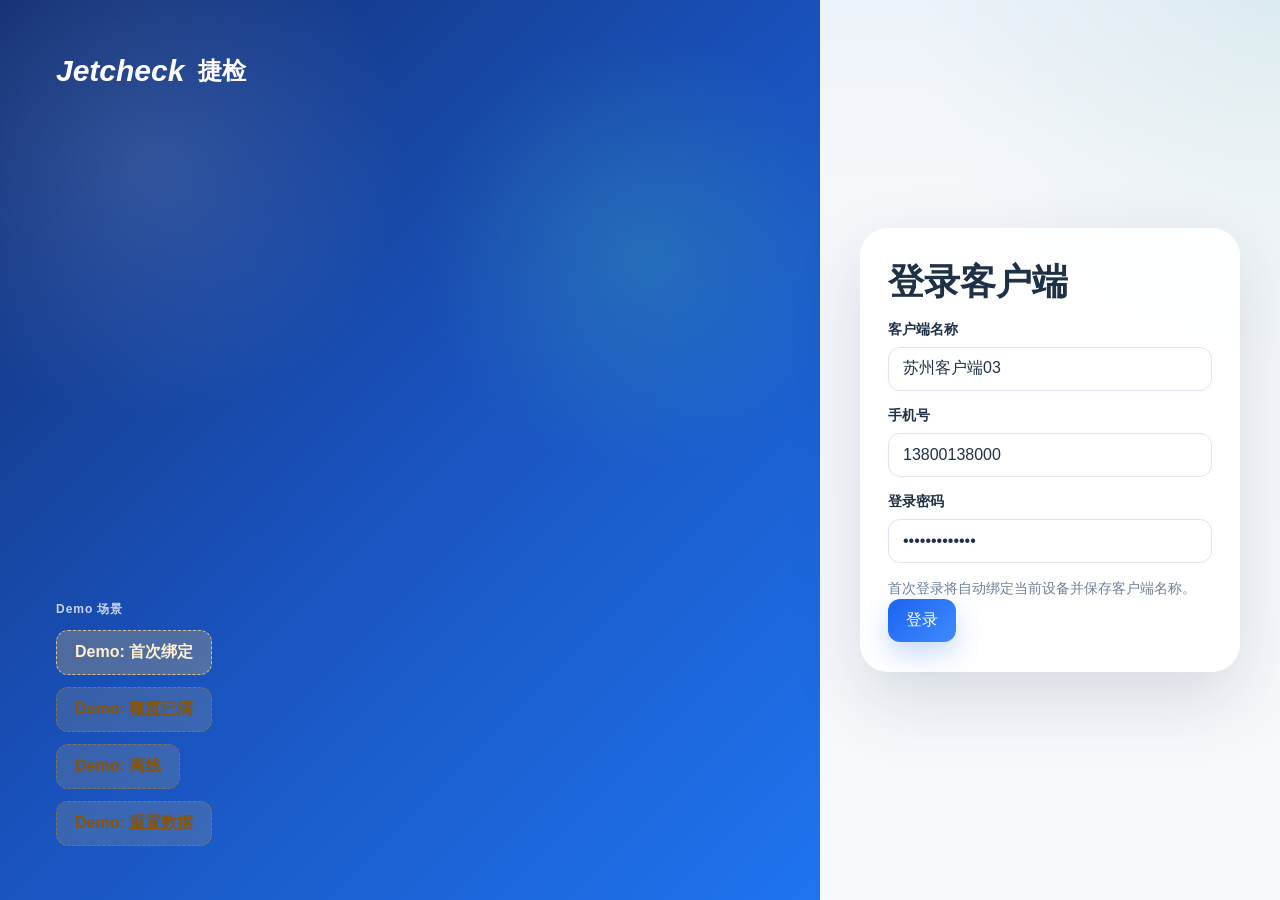
==== workspaces/product-v1_3-dev/demo/client.html @ de79cc1e "init pages deploy" ====
<!DOCTYPE html>
<html lang="zh-CN">
  <head>
    <meta charset="UTF-8" />
    <meta name="viewport" content="width=device-width, initial-scale=1.0" />
    <title>JetCheck 客户端</title>
    <link rel="stylesheet" href="./styles.css" />
  </head>
  <body class="client-body">
    <section class="login-shell" id="loginShell">
      <div class="login-hero">
        <div class="brand brand-light">
          <div class="brand-logo">Jetcheck</div>
          <div class="brand-name">捷检</div>
        </div>
        <div class="login-copy">
          <div class="login-demo-panel">
            <span class="demo-panel-label demo-panel-label-light">Demo 场景</span>
            <button class="demo-btn" id="loginScenarioFirstBindBtn">Demo: 首次绑定</button>
            <button class="demo-btn" id="loginScenarioQuotaFullBtn">Demo: 额度已满</button>
            <button class="demo-btn" id="loginScenarioOfflineBtn">Demo: 离线</button>
            <button class="demo-btn" id="resetClientDemoFromLogin">Demo: 重置数据</button>
          </div>
        </div>
      </div>

      <div class="login-panel">
        <div class="login-card">
          <div class="section-head section-head-tight">
            <div>
              <h2>登录客户端</h2>
            </div>
          </div>

          <div class="form-grid single-column">
            <label class="field">
              <span>客户端名称</span>
              <input id="loginClientName" type="text" placeholder="请输入客户端名称" value="苏州客户端03" />
            </label>
            <label class="field">
              <span>手机号</span>
              <input id="loginAccount" type="text" placeholder="请输入手机号" value="13800138000" />
            </label>
            <label class="field">
              <span>登录密码</span>
              <input id="loginPassword" type="password" placeholder="请输入登录密码" value="JetCheck#2026" />
            </label>
          </div>

          <p class="login-text-hint" id="loginHint">
            自动绑定当前设备并保存客户端名称。
          </p>
          <p class="error-text" id="loginError" hidden></p>

          <div class="cta-row login-actions">
            <button class="primary-btn" id="loginSubmit">登录</button>
          </div>
        </div>
      </div>
    </section>

    <div class="app-shell client-shell" id="clientShell" hidden>
      <header class="client-topbar">
        <div class="client-topbar-main">
          <div class="brand brand-light">
            <div class="brand-logo">Jetcheck</div>
            <div class="brand-name">捷检</div>
          </div>
          <div class="client-topbar-alerts" id="globalAlerts"></div>
        </div>
        <div class="topbar-company" id="topbarCompanyName">浙江一木智能科技有限公司</div>
        <div class="topbar-actions">
          <span class="client-network-status is-online" id="clientNetworkStatusPill">在线</span>
          <button class="topbar-icon-btn" id="goSettingsBtn" aria-label="设置" title="设置">
            <svg viewBox="0 0 24 24" aria-hidden="true">
              <path d="M10 3h4l.6 2.2a7.7 7.7 0 0 1 1.8.8L18.5 5l2.8 2.8-1 2.1c.3.6.6 1.2.8 1.8L23 12v4l-2.2.6a7.7 7.7 0 0 1-.8 1.8l1 2.1-2.8 2.8-2.1-1a7.7 7.7 0 0 1-1.8.8L14 25h-4l-.6-2.2a7.7 7.7 0 0 1-1.8-.8l-2.1 1-2.8-2.8 1-2.1a7.7 7.7 0 0 1-.8-1.8L1 16v-4l2.2-.6c.2-.6.5-1.2.8-1.8l-1-2.1L5.8 5l2.1 1c.6-.3 1.2-.6 1.8-.8L10 3Z" transform="translate(0 -2)"></path>
              <circle cx="12" cy="12" r="3.2"></circle>
            </svg>
          </button>
        </div>
      </header>

      <div class="workspace-layout">
        <aside class="sidebar client-sidebar">
          <button class="nav-item is-active" data-page="detect-tools">检测工具</button>
          <button class="nav-item" data-page="camera-manage">相机管理</button>
          <button class="nav-item" data-page="model-manage">模型管理</button>
          <button class="nav-item" data-page="detect-records">检测记录</button>
          <div class="sidebar-demo-panel">
            <span class="demo-panel-label demo-panel-label-light">Demo</span>
            <button class="demo-btn" id="demoToggleClientNetwork">Demo: 切换联网</button>
            <button class="demo-btn" id="simulateConsumeBtn">Demo: 写入 4GB</button>
            <button class="demo-btn" id="simulateReleaseBtn">Demo: 释放 6GB</button>
            <button class="demo-btn" id="resetClientDemo">Demo: 重置数据</button>
          </div>
        </aside>

        <main class="page-shell">
          <section class="page is-active" data-page-panel="detect-tools">
            <div id="toolOverviewPanel">
              <div class="page-header">
                <div>
                  <h1>检测工具</h1>
                </div>
              </div>
              <div class="tool-card-grid" id="toolCardGrid"></div>
            </div>

            <div id="toolBuilderPanel" hidden>
              <div class="page-header">
                <div class="page-title-inline">
                  <h1 id="builderToolTitle">检测工具配置</h1>
                  <button class="ghost-btn" id="renameToolBtn">编辑名称</button>
                </div>
                <div class="toolbar-right">
                  <button class="secondary-btn" id="backToToolOverview">返回工具列表</button>
                  <button class="danger-btn" id="deleteToolBtn">删除工具</button>
                </div>
              </div>

              <div class="wizard-steps">
                <button class="wizard-step is-active" data-builder-step="acquire">1 图像获取</button>
                <button class="wizard-step" data-builder-step="process">2 图像处理</button>
                <button class="wizard-step" data-builder-step="detect">3 图像检测</button>
              </div>

              <div class="card builder-body">
                <div id="builderStepBody"></div>
              </div>

              <div class="wizard-footer">
                <button class="secondary-btn" id="prevBuilderStep">上一步</button>
                <div class="wizard-footer-right">
                  <button class="secondary-btn" id="finishBuilderBtn">完成并返回</button>
                  <button class="primary-btn" id="nextBuilderStep">下一步</button>
                </div>
              </div>
            </div>

            <div id="toolRuntimePanel" hidden>
              <div class="page-header">
                <div class="page-title-inline runtime-page-title">
                  <button class="secondary-btn" id="backToToolOverviewFromRuntime">返回</button>
                  <h1 id="runtimeToolTitle">检测运行</h1>
                  <span class="runtime-mode-text" id="runtimeModeSummary">完整检测</span>
                </div>
                <div class="toolbar-right">
                  <button class="secondary-btn" id="resetCurrentRunBtn">重置当前任务</button>
                  <button class="danger-btn" id="stopToolRunBtn">结束运行</button>
                  <button class="demo-btn" id="startToolRun">Demo: 模拟信号</button>
                </div>
              </div>

              <div id="runtimeConfigAlert" hidden></div>

              <div class="runtime-grid">
                <div class="runtime-left-stack">
                  <article class="card runtime-image-list-card">
                    <div class="section-head section-head-tight">
                      <div>
                        <h3>图像列表</h3>
                      </div>
                    </div>
                    <div id="runtimeImageResultList" class="runtime-image-result-list"></div>
                  </article>

                  <article class="card runtime-camera-card">
                    <div class="section-head section-head-tight">
                      <div>
                        <h3>相机信息</h3>
                      </div>
                    </div>
                    <div id="runtimeCameraInfo"></div>
                  </article>
                </div>

                <article class="card runtime-image-card runtime-image-main-card">
                  <div class="section-head section-head-tight">
                    <div>
                      <h3>当前图像</h3>
                    </div>
                    <div class="runtime-image-toolbar">
                      <span class="status-badge" id="runtimeCurrentImageResult" hidden>OK</span>
                    </div>
                  </div>
                  <div class="runtime-stage-shell">
                    <div id="runtimeImageStage"></div>
                    <div class="stage-caption" id="runtimeImageCaption" hidden>等待运行结果</div>
                  </div>
                  </article>

                <div class="runtime-side-stack">
                  <article class="card runtime-primary-card">
                    <div class="section-head section-head-tight">
                      <div>
                        <h3>运行概况</h3>
                      </div>
                    </div>
                    <div class="runtime-result-value" id="runtimePrimaryResult">OK</div>
                    <div class="runtime-cycle-line">
                      <span>本次节拍</span>
                      <strong id="runtimeCycleTime">-</strong>
                    </div>
                  </article>

                  <article class="card runtime-tag-card">
                    <div class="section-head section-head-tight">
                      <div>
                        <h3>标签信息</h3>
                      </div>
                      <span class="inline-metric" id="runtimeTagCount">已添加 0/3</span>
                    </div>
                    <div id="runtimeTagInfo"></div>
                  </article>
                </div>
              </div>
            </div>
          </section>

          <section class="page" data-page-panel="camera-manage">
            <div class="page-header">
              <div>
                <h1>相机管理</h1>
              </div>
              <div class="toolbar-right">
                <button class="secondary-btn" id="refreshCameraBtn">刷新</button>
                <button class="primary-btn" id="openAddCameraBtn">添加相机</button>
              </div>
            </div>

            <div class="toolbar-row">
              <div class="toolbar-left">
                <input id="cameraKeywordInput" type="text" placeholder="搜索相机名称、相机 ID、厂商或型号" />
                <select id="cameraVendorFilter">
                  <option value="all">全部厂商</option>
                  <option value="HIK">HIKROBOT</option>
                  <option value="Basler">Basler</option>
                </select>
              </div>
              <div class="toolbar-right">
                <button class="secondary-btn" id="resetCameraFilterBtn">重置</button>
                <button class="primary-btn" id="searchCameraBtn">查询</button>
              </div>
            </div>

            <div class="card">
              <table>
                <thead>
                  <tr>
                    <th>相机名称</th>
                    <th>相机ID</th>
                    <th>厂商</th>
                    <th>型号</th>
                    <th>状态</th>
                    <th>操作</th>
                  </tr>
                </thead>
                <tbody id="cameraTableBody"></tbody>
              </table>
              <div class="empty-state" id="cameraEmptyState" hidden>当前没有符合筛选条件的相机</div>
            </div>
          </section>

          <section class="page" data-page-panel="model-manage">
            <div class="page-header">
              <div>
                <h1>模型管理</h1>
              </div>
              <div class="toolbar-right">
                <button class="secondary-btn" id="openCloudModelDrawerBtn">从云端添加</button>
                <button class="primary-btn" id="importModelBtn">本地上传</button>
              </div>
            </div>

            <div class="toolbar-row toolbar-row-wrap">
              <div class="toolbar-left">
                <input id="localModelKeywordFilter" type="text" placeholder="搜索模型名称或版本编号" />
                <select id="localSceneFilter">
                  <option value="all">全部场景类型</option>
                  <option value="尺寸">尺寸</option>
                  <option value="分类">分类</option>
                  <option value="缺陷检测">缺陷检测</option>
                </select>
              </div>
              <div class="toolbar-right">
                <button class="secondary-btn" id="resetLocalFiltersBtn">重置</button>
                <button class="primary-btn" id="applyLocalFiltersBtn">查询</button>
              </div>
            </div>

            <article class="card">
              <table>
                <thead>
                  <tr>
                    <th>模型名称</th>
                    <th>场景类型</th>
                    <th>版本编号</th>
                    <th>来源</th>
                    <th>添加时间</th>
                    <th>引用情况</th>
                    <th>操作</th>
                  </tr>
                </thead>
                <tbody id="localModelTableBody"></tbody>
              </table>
              <div class="empty-state" id="localModelEmpty" hidden>当前本地暂无模型</div>
            </article>
          </section>

          <section class="page" data-page-panel="detect-records">
            <div class="page-header">
              <div>
                <h1>检测记录</h1>
              </div>
              <div class="toolbar-right">
                <button class="primary-btn" id="exportRecordBtn">导出</button>
              </div>
            </div>

            <div class="toolbar-row toolbar-row-wrap">
              <div class="toolbar-left">
                <select id="recordToolFilter"></select>
                <select id="recordBusinessFilter">
                  <option value="all">全部业务结果</option>
                  <option value="OK">OK</option>
                  <option value="NG">NG</option>
                </select>
                <div class="toolbar-range">
                  <input id="recordStartTimeInput" type="datetime-local" />
                  <span>至</span>
                  <input id="recordEndTimeInput" type="datetime-local" />
                </div>
                <input id="recordKeywordInput" type="text" placeholder="搜索记录编号或工具名称" />
              </div>
              <div class="toolbar-right">
                <button class="secondary-btn" id="resetRecordFilterBtn">重置</button>
                <button class="primary-btn" id="searchRecordBtn">查询</button>
              </div>
            </div>

            <article class="card">
              <table>
                <thead>
                  <tr>
                    <th>记录编号</th>
                    <th>工具名称</th>
                    <th>运行模式</th>
                    <th>触发时间</th>
                    <th>业务结果</th>
                    <th>标签</th>
                    <th>操作</th>
                  </tr>
                </thead>
                <tbody id="recordTableBody"></tbody>
              </table>
              <div class="empty-state" id="recordEmptyState" hidden>没有符合当前筛选条件的检测记录</div>
              <div class="table-footer" id="recordTableFooter">
                <div class="pagination-summary" id="recordPaginationSummary"></div>
                <div class="pagination-controls" id="recordPaginationControls"></div>
              </div>
            </article>
          </section>

          <section class="page" data-page-panel="settings">
            <div class="page-header">
              <div>
                <h1>设置</h1>
              </div>
            </div>

            <div class="settings-layout">
              <div class="settings-tabs">
                <button class="settings-tab is-active" data-settings-tab="client">客户端信息</button>
                <button class="settings-tab" data-settings-tab="storage">存储管理</button>
              </div>

              <div class="settings-panels">
                <section class="settings-panel is-active" data-settings-panel="client">
                  <div class="card">
                    <div class="meta-list" id="clientInfoMeta"></div>
                    <div class="settings-actions">
                      <button class="secondary-btn" id="editClientNameBtn">编辑名称</button>
                      <button class="danger-btn" id="unbindClientBtn">解绑当前客户端</button>
                    </div>
                  </div>
                </section>

                <section class="settings-panel storage-panel" data-settings-panel="storage">
                  <div class="summary-grid" id="storageSummaryGrid"></div>

                  <div class="card storage-card">
                    <div class="section-head">
                      <div>
                        <h3>阈值设置</h3>
                      </div>
                    </div>
                    <div class="form-grid threshold-grid">
                      <label class="field">
                        <span>提醒阈值（GB）</span>
                        <input id="warningThresholdInput" type="number" min="10" />
                      </label>
                      <label class="field">
                        <span>阻断阈值（GB）</span>
                        <input id="blockThresholdInput" type="number" min="10" />
                      </label>
                      <div class="threshold-submit">
                        <button class="primary-btn" id="saveStorageThresholdBtn">保存设置</button>
                      </div>
                    </div>
                    <p class="helper-text" id="thresholdMessage" hidden></p>
                  </div>
                </section>
              </div>
            </div>
          </section>
        </main>
      </div>
    </div>

    <div class="modal-backdrop" id="modalBackdrop" hidden></div>

    <div class="modal" id="sharedModal" hidden>
      <div class="modal-header">
        <h3 id="sharedModalTitle">提示</h3>
        <button class="icon-btn" id="closeSharedModal">×</button>
      </div>
      <div class="modal-body" id="sharedModalBody"></div>
      <div class="modal-footer" id="sharedModalFooter">
        <button class="secondary-btn" id="sharedModalCancel">取消</button>
        <button class="primary-btn" id="sharedModalConfirm">确认</button>
      </div>
    </div>

    <div class="modal modal-xl" id="addCameraModal" hidden>
      <div class="modal-header">
        <h3>添加相机</h3>
        <button class="icon-btn" id="closeAddCameraModal">×</button>
      </div>
      <div class="modal-body">
        <div class="toolbar-row toolbar-row-wrap">
          <div class="toolbar-left">
            <input id="cameraDiscoveryKeyword" type="text" placeholder="搜索相机名称、相机 ID、厂商或型号" />
          </div>
          <div class="toolbar-right">
            <button class="secondary-btn" id="searchDiscoveryBtn">查询</button>
            <button class="primary-btn" id="scanDiscoveryBtn">搜索网络设备</button>
          </div>
        </div>
        <table>
          <thead>
            <tr>
              <th></th>
              <th>相机名称</th>
              <th>相机 ID</th>
              <th>厂商</th>
              <th>型号</th>
              <th>序列号</th>
              <th>IP 地址</th>
            </tr>
          </thead>
          <tbody id="cameraDiscoveryBody"></tbody>
        </table>
      </div>
      <div class="modal-footer">
        <button class="secondary-btn" id="cancelAddCameraBtn">取消</button>
        <button class="primary-btn" id="confirmAddCameraBtn">确认添加</button>
      </div>
    </div>

    <div class="modal modal-xl modal-param" id="paramModal" hidden>
      <div class="modal-header">
        <h3 id="paramModalTitle">参数组管理</h3>
        <button class="icon-btn" id="closeParamModal">×</button>
      </div>
      <div class="modal-body param-layout">
        <aside class="param-sidebar">
          <div class="param-sidebar-toolbar">
            <div class="param-sidebar-title">
              <h4>参数组列表</h4>
            </div>
            <button class="secondary-btn" id="addParamGroupBtn">新增参数组</button>
          </div>
          <div id="paramGroupList" class="param-group-list"></div>
        </aside>

        <div class="param-editor">
          <section class="param-preview-panel">
            <div class="section-head section-head-tight">
              <div>
                <h4>预览调试区</h4>
              </div>
            </div>
            <div class="inspection-stage inspection-stage-compact param-preview-stage" id="paramPreviewStage">
              <div class="stage-overlay"></div>
              <div class="stage-caption" id="paramPreviewCaption">预览调试区</div>
            </div>
          </section>

          <section class="param-detail-panel">
            <div class="param-form-scroll" id="paramFormScroll">
              <div id="paramFormFields" class="form-grid double-column param-form-grid"></div>
            </div>
          </section>
        </div>
      </div>
    </div>

    <aside class="drawer" id="modelDrawer" hidden>
      <div class="drawer-header">
        <div>
          <h3>从云端添加模型</h3>
        </div>
        <button class="icon-btn" id="closeModelDrawer">×</button>
      </div>
      <div class="drawer-body">
        <div id="modelSelectPanel">
          <div class="toolbar-row toolbar-row-wrap">
            <div class="toolbar-left">
              <input id="selectorModelKeywordFilter" type="text" placeholder="搜索模型名称或版本编号" />
              <select id="selectorModelSceneFilter">
                <option value="all">全部场景类型</option>
                <option value="尺寸">尺寸</option>
                <option value="分类">分类</option>
                <option value="缺陷检测">缺陷检测</option>
              </select>
            </div>
            <div class="toolbar-right">
              <button class="secondary-btn" id="resetSelectorModelFiltersBtn">重置</button>
              <button class="primary-btn" id="applySelectorModelFiltersBtn">查询</button>
            </div>
          </div>
          <table>
            <thead>
              <tr>
                <th>模型名称</th>
                <th>场景类型</th>
                <th>版本编号</th>
                <th>来源</th>
                <th>添加时间</th>
              </tr>
            </thead>
            <tbody id="selectorModelTableBody"></tbody>
          </table>
          <div class="empty-state" id="selectorModelEmpty" hidden>当前本地暂无模型</div>
        </div>

        <div id="cloudModelPanel">
          <div class="toolbar-row toolbar-row-wrap">
            <div class="toolbar-left">
              <input id="cloudModelKeywordFilter" type="text" placeholder="搜索模型名称或版本编号" />
              <select id="cloudSceneFilter">
                <option value="all">全部场景类型</option>
                <option value="尺寸">尺寸</option>
                <option value="分类">分类</option>
                <option value="缺陷检测">缺陷检测</option>
              </select>
            </div>
            <div class="toolbar-right">
              <button class="secondary-btn" id="resetCloudFiltersBtn">重置</button>
              <button class="primary-btn" id="applyCloudFiltersBtn">查询</button>
            </div>
          </div>
          <div id="cloudModelList" class="cloud-model-list"></div>
        </div>
      </div>
      <div class="drawer-footer" id="modelDrawerFooter">
        <button class="secondary-btn" id="cancelModelSelectBtn">取消</button>
        <button class="primary-btn" id="confirmModelSelectBtn">确认选择</button>
      </div>
    </aside>

    <input id="importModelFileInput" type="file" accept=".zip,.7z,.rar,.tar,.gz,.tgz" hidden />

    <div class="toast-stack" id="toastStack"></div>

    <script src="./shared.js"></script>
    <script src="./client.js"></script>
  </body>
</html>
---- workspaces/product-v1_3-dev/demo/styles.css ----
:root {
  --bg: #f4f7fb;
  --bg-soft: #eef3fb;
  --panel: #ffffff;
  --panel-soft: #f8fbff;
  --line: #dbe4f0;
  --line-strong: #c8d4e5;
  --text: #1f3147;
  --muted: #6e7f96;
  --primary: #1c63f2;
  --primary-dark: #1449c8;
  --primary-soft: #e8f0ff;
  --success: #1f9d67;
  --success-soft: #e8fbf2;
  --warning: #d38a1f;
  --warning-soft: #fff5e5;
  --danger: #d84d3a;
  --danger-soft: #fff0eb;
  --ink-strong: #112136;
  --shadow-lg: 0 28px 72px rgba(21, 39, 70, 0.14);
  --shadow-md: 0 16px 40px rgba(21, 39, 70, 0.1);
  --shadow-sm: 0 8px 24px rgba(21, 39, 70, 0.08);
  --radius-xl: 28px;
  --radius-lg: 22px;
  --radius-md: 16px;
  --radius-sm: 12px;
  --transition: 0.18s ease;
  font-family: "PingFang SC", "Microsoft YaHei", "Source Han Sans SC", sans-serif;
}

* {
  box-sizing: border-box;
}

html,
body {
  margin: 0;
  min-height: 100%;
}

body {
  color: var(--text);
  background:
    radial-gradient(circle at top left, rgba(28, 99, 242, 0.08), transparent 28%),
    radial-gradient(circle at top right, rgba(18, 140, 120, 0.08), transparent 24%),
    linear-gradient(180deg, #edf3fa 0%, #f5f7fb 18%, #f7f9fc 100%);
}

button,
input,
select,
textarea {
  font: inherit;
}

button {
  transition: transform var(--transition), box-shadow var(--transition), opacity var(--transition), border-color var(--transition), background var(--transition);
}

button:not([disabled]) {
  cursor: pointer;
}

button:not([disabled]):hover {
  transform: translateY(-1px);
}

input,
select,
textarea {
  width: 100%;
  border: 1px solid var(--line);
  border-radius: var(--radius-sm);
  background: var(--panel);
  color: var(--text);
}

input[type="checkbox"],
input[type="radio"] {
  width: auto;
  height: auto;
}

input,
select {
  height: 44px;
  padding: 0 14px;
}

textarea {
  min-height: 110px;
  padding: 12px 14px;
  resize: vertical;
}

a {
  color: inherit;
}

h1,
h2,
h3,
h4,
p {
  margin: 0;
}

table {
  width: 100%;
  border-collapse: collapse;
}

th,
td {
  text-align: left;
  padding: 15px 14px;
  border-bottom: 1px solid #edf2f8;
  vertical-align: middle;
}

thead th {
  color: var(--muted);
  background: #f7faff;
  font-size: 13px;
  font-weight: 700;
}

[hidden] {
  display: none !important;
}

.client-body,
.platform-body {
  min-height: 100vh;
}

.muted,
.helper-text,
.page-desc,
.hero-desc {
  color: var(--muted);
  line-height: 1.7;
}

.eyebrow {
  margin-bottom: 8px;
  color: var(--primary);
  font-size: 12px;
  font-weight: 800;
  letter-spacing: 0.12em;
  text-transform: uppercase;
}

.eyebrow-light {
  color: rgba(255, 255, 255, 0.76);
}

.brand {
  display: flex;
  align-items: center;
  gap: 14px;
}

.brand-logo {
  font-size: 30px;
  font-style: italic;
  font-weight: 800;
  color: var(--primary);
}

.brand-name {
  font-size: 24px;
  font-weight: 800;
  color: var(--ink-strong);
}

.brand-light .brand-logo,
.brand-light .brand-name {
  color: #fff;
}

.primary-btn,
.secondary-btn,
.ghost-btn,
.demo-btn,
.danger-btn,
.status-pill,
.top-nav-item,
.nav-item,
.sub-tab,
.settings-tab,
.wizard-step,
.tool-action-btn,
.table-btn {
  border: none;
  border-radius: var(--radius-sm);
}

.primary-btn,
.secondary-btn,
.ghost-btn,
.demo-btn,
.danger-btn,
.status-pill {
  padding: 11px 18px;
}

.primary-btn {
  color: #fff;
  background: linear-gradient(135deg, var(--primary) 0%, #3f8bff 100%);
  box-shadow: 0 12px 28px rgba(28, 99, 242, 0.24);
}

.secondary-btn {
  color: var(--primary);
  background: var(--primary-soft);
}

.ghost-btn {
  color: var(--text);
  background: transparent;
  border: 1px solid var(--line);
}

.demo-btn {
  color: #8a5400;
  background: rgba(255, 205, 92, 0.14);
  border: 1px dashed rgba(186, 126, 16, 0.58);
  font-weight: 700;
  box-shadow: none;
  white-space: nowrap;
}

.ghost-btn-light {
  color: #fff;
  border-color: rgba(255, 255, 255, 0.22);
  background: rgba(255, 255, 255, 0.08);
}

.danger-btn {
  color: var(--danger);
  background: var(--danger-soft);
}

.status-pill {
  color: var(--text);
  background: #fff;
  box-shadow: var(--shadow-sm);
}

.primary-btn[disabled],
.secondary-btn[disabled],
.ghost-btn[disabled],
.demo-btn[disabled],
.danger-btn[disabled],
.status-pill[disabled],
.tool-action-btn[disabled],
.table-btn[disabled] {
  opacity: 0.48;
  transform: none;
  cursor: not-allowed;
  box-shadow: none;
}

.app-shell {
  min-height: 100vh;
}

.workspace-layout {
  display: grid;
  grid-template-columns: 132px minmax(0, 1fr);
  min-height: calc(100vh - 84px);
}

.sidebar {
  padding: 26px 14px;
  display: flex;
  flex-direction: column;
  gap: 12px;
}

.client-sidebar {
  background: linear-gradient(180deg, #153f97 0%, #1d56c9 60%, #1e64f2 100%);
}

.sidebar-demo-panel {
  display: flex;
  flex-direction: column;
  gap: 10px;
  margin-top: auto;
  padding-top: 18px;
  border-top: 1px dashed rgba(255, 255, 255, 0.18);
}

.sidebar-demo-panel .demo-btn {
  width: 100%;
  padding: 10px 12px;
  font-size: 12px;
  line-height: 1.4;
  text-align: left;
  white-space: normal;
}

.nav-item {
  padding: 16px 12px;
  text-align: center;
  font-weight: 700;
  color: rgba(255, 255, 255, 0.85);
  background: rgba(255, 255, 255, 0.08);
}

.nav-item.is-active {
  background: #fff;
  color: var(--primary);
  box-shadow: var(--shadow-sm);
}

.page-shell {
  padding: 30px 30px 36px;
  overflow: auto;
}

.page {
  display: none;
}

.page.is-active {
  display: block;
}

.page-header,
.section-head {
  display: flex;
  align-items: flex-start;
  justify-content: space-between;
  gap: 18px;
}

.page-header {
  margin-bottom: 22px;
}

.page-title-inline {
  display: flex;
  align-items: center;
  flex-wrap: wrap;
  gap: 12px;
}

.runtime-page-title {
  gap: 14px;
}

.runtime-page-title h1 {
  margin: 0;
}

.runtime-mode-text {
  font-size: 14px;
  font-weight: 700;
  color: var(--muted);
}

.section-head {
  margin-bottom: 18px;
}

.section-head-tight {
  margin-bottom: 14px;
}

.toolbar-row,
.toolbar-left,
.toolbar-right,
.topbar-actions,
.wizard-footer,
.wizard-footer-right,
.login-actions {
  display: flex;
  gap: 12px;
  align-items: center;
}

.toolbar-row {
  justify-content: space-between;
  margin-bottom: 18px;
}

.toolbar-row-wrap {
  flex-wrap: wrap;
}

.toolbar-range {
  display: flex;
  align-items: center;
  gap: 8px;
  flex: 0 1 auto;
}

.toolbar-range span {
  color: var(--muted);
  font-size: 14px;
  white-space: nowrap;
}

.toolbar-left,
.toolbar-right {
  flex-wrap: wrap;
  min-width: 0;
}

.toolbar-left {
  flex: 1 1 auto;
}

.toolbar-right {
  flex: 0 0 auto;
}

.toolbar-left input,
.toolbar-left select {
  min-width: 0;
  flex: 0 1 152px;
}

.toolbar-right button {
  white-space: nowrap;
}

#platformKeywordInput,
#cameraKeywordInput,
#recordKeywordInput,
#recordStartTimeInput,
#recordEndTimeInput,
#cameraDiscoveryKeyword,
#localModelKeywordFilter,
#selectorModelKeywordFilter,
#cloudModelKeywordFilter {
  flex: 1 1 220px;
  min-width: 180px;
}

#recordStartTimeInput,
#recordEndTimeInput {
  flex: 0 1 196px;
  min-width: 196px;
}

#platformStatusFilter,
#cameraVendorFilter,
#recordToolFilter,
#recordBusinessFilter,
#recordSuspiciousFilter,
#localSceneFilter,
#cloudSceneFilter {
  flex: 0 1 148px;
}

.card {
  padding: 22px;
  border: 1px solid rgba(219, 228, 240, 0.92);
  border-radius: var(--radius-lg);
  background: rgba(255, 255, 255, 0.94);
  box-shadow: var(--shadow-md);
}

.capture-config-card {
  max-width: 860px;
}

.capture-action-row {
  margin-top: 18px;
  display: flex;
  justify-content: flex-end;
}

.capture-runtime-card {
  min-height: 420px;
}

.summary-grid {
  display: grid;
  grid-template-columns: repeat(2, minmax(0, 1fr));
  gap: 16px;
  margin-bottom: 18px;
}

.summary-card {
  padding: 18px 20px;
  display: flex;
  flex-direction: column;
  gap: 18px;
  min-height: 156px;
  border-radius: 20px;
  background: linear-gradient(135deg, #f7fbff 0%, #ffffff 100%);
  border: 1px solid #d9e4f5;
  box-shadow: var(--shadow-sm);
}

.summary-card-body {
  display: flex;
  flex-direction: column;
}

.summary-label {
  display: block;
  margin-bottom: 10px;
  color: var(--muted);
  font-size: 13px;
}

.summary-value {
  display: block;
  font-size: 30px;
  font-weight: 800;
  color: var(--ink-strong);
}

.summary-meta {
  display: block;
  margin-top: 8px;
  color: var(--muted);
  font-size: 13px;
  line-height: 1.6;
}

.summary-card-actions {
  margin-top: auto;
  display: flex;
  justify-content: flex-end;
}

.summary-action-btn {
  padding: 10px 16px;
}

.banner {
  padding: 14px 16px;
  border-radius: var(--radius-md);
  border: 1px solid transparent;
  line-height: 1.7;
}

.banner + .banner {
  margin-top: 10px;
}

.banner-neutral {
  color: var(--text);
  background: #f3f6fb;
  border-color: #dde5f0;
}

.banner-warning {
  color: var(--warning);
  background: var(--warning-soft);
  border-color: #f4dab2;
}

.banner-danger {
  color: var(--danger);
  background: var(--danger-soft);
  border-color: #f4cfc7;
}

.banner-success {
  color: var(--success);
  background: var(--success-soft);
  border-color: #bfe8d4;
}

.banner-primary {
  color: var(--primary);
  background: var(--primary-soft);
  border-color: #c8dafc;
}

.meta-list {
  display: grid;
  grid-template-columns: 140px 1fr;
  row-gap: 12px;
  column-gap: 16px;
}

.compact-meta {
  margin-top: 22px;
  grid-template-columns: 100px 1fr;
}

.field {
  display: flex;
  flex-direction: column;
  gap: 8px;
}

.field > span {
  font-size: 14px;
  font-weight: 700;
}

.form-grid {
  display: grid;
  gap: 16px 18px;
}

.single-column {
  grid-template-columns: 1fr;
}

.double-column {
  grid-template-columns: repeat(2, minmax(0, 1fr));
}

.error-text {
  color: var(--danger);
  line-height: 1.6;
}

.divider {
  height: 1px;
  margin: 18px 0;
  background: #edf2f8;
}

.empty-state {
  padding: 40px 18px;
  text-align: center;
  color: var(--muted);
  line-height: 1.7;
}

.table-footer {
  display: flex;
  align-items: center;
  justify-content: space-between;
  gap: 12px;
  padding-top: 16px;
}

.pagination-summary {
  color: var(--muted);
}

.pagination-controls {
  display: flex;
  align-items: center;
  justify-content: flex-end;
  flex-wrap: wrap;
  gap: 8px;
}

.page-btn {
  appearance: none;
  min-width: 38px;
  height: 38px;
  padding: 0 12px;
  border: 1px solid #d8e2ef;
  border-radius: 12px;
  background: #fff;
  color: var(--text);
  font-weight: 700;
  cursor: pointer;
}

.page-btn:hover:not(:disabled) {
  border-color: #b8cceb;
  background: #f6f9ff;
}

.page-btn.is-active {
  border-color: rgba(28, 99, 242, 0.28);
  background: #edf4ff;
  color: var(--primary);
}

.page-btn:disabled {
  color: #9aacbf;
  background: #f5f7fb;
  cursor: not-allowed;
}

.pagination-ellipsis {
  color: var(--muted);
  padding: 0 4px;
}

.status-badge {
  display: inline-flex;
  align-items: center;
  justify-content: center;
  gap: 6px;
  min-width: 68px;
  padding: 6px 12px;
  border-radius: 999px;
  font-size: 12px;
  font-weight: 800;
  background: #eef3fb;
  color: var(--text);
}

.reference-status {
  font-size: 13px;
  font-weight: 700;
}

.reference-status.is-referenced {
  color: var(--primary);
}

.reference-status.is-idle {
  color: var(--muted);
}

.status-online {
  color: var(--success);
  background: var(--success-soft);
}

.status-offline {
  color: #708097;
  background: #eef2f7;
}

.status-pending {
  color: var(--warning);
  background: var(--warning-soft);
}

.status-danger {
  color: var(--danger);
  background: var(--danger-soft);
}

.status-primary {
  color: var(--primary);
  background: var(--primary-soft);
}

.login-shell {
  display: grid;
  grid-template-columns: minmax(0, 1.3fr) 460px;
  min-height: 100vh;
}

.login-hero {
  padding: 54px 56px;
  display: flex;
  flex-direction: column;
  gap: 46px;
  color: #fff;
  background:
    radial-gradient(circle at 18% 18%, rgba(255, 255, 255, 0.12), transparent 26%),
    radial-gradient(circle at 78% 28%, rgba(80, 196, 168, 0.22), transparent 24%),
    linear-gradient(135deg, #132f72 0%, #1951bb 48%, #1f74f0 100%);
}

.login-copy {
  max-width: 720px;
  margin-top: auto;
}

.demo-panel-label {
  font-size: 12px;
  font-weight: 800;
  letter-spacing: 0.08em;
}

.demo-panel-label-light {
  color: rgba(255, 255, 255, 0.76);
}

.login-demo-panel {
  display: flex;
  flex-direction: column;
  align-items: flex-start;
  gap: 12px;
  max-width: 220px;
}

.demo-btn.is-active {
  color: #fff0cf;
  background: rgba(255, 205, 92, 0.24);
  border-color: rgba(255, 218, 144, 0.76);
}

.login-panel {
  display: grid;
  place-items: center;
  padding: 28px;
}

.login-card {
  width: 100%;
  max-width: 380px;
  padding: 30px 28px;
  border-radius: var(--radius-xl);
  background: rgba(255, 255, 255, 0.96);
  box-shadow: var(--shadow-lg);
}

.login-card h2 {
  font-size: 36px;
}

.login-text-hint {
  margin: 14px 0 0;
  color: var(--muted);
  font-size: 14px;
  line-height: 1.6;
}

.client-topbar,
.platform-topbar {
  height: 84px;
  padding: 0 28px;
  display: flex;
  align-items: center;
  justify-content: space-between;
  gap: 18px;
}

.client-topbar {
  color: #fff;
  background: linear-gradient(90deg, #0f3e96 0%, #1851c6 42%, #1f74f0 100%);
  box-shadow: 0 12px 30px rgba(15, 61, 149, 0.22);
}

.client-topbar-main {
  min-width: 0;
  display: flex;
  align-items: center;
  gap: 18px;
  flex: 1 1 auto;
}

.client-topbar-alerts {
  min-width: 0;
  display: flex;
  align-items: center;
  gap: 8px;
  flex-wrap: wrap;
}

.client-topbar-alerts:empty {
  display: none;
}

.topbar-company {
  min-width: 0;
  margin-left: auto;
  color: rgba(255, 255, 255, 0.92);
  font-weight: 700;
  text-align: right;
  white-space: nowrap;
}

.topbar-inline-alert {
  display: inline-flex;
  align-items: center;
  gap: 10px;
  max-width: 360px;
  padding: 7px 12px;
  border-radius: 999px;
  font-size: 13px;
  font-weight: 700;
  line-height: 1.4;
  white-space: nowrap;
}

.topbar-inline-alert-action {
  padding: 0;
  border: none;
  background: transparent;
  color: inherit;
  font-size: 12px;
  font-weight: 800;
  text-decoration: underline;
  text-underline-offset: 2px;
  opacity: 0.92;
}

.topbar-inline-alert-warning {
  color: #ffe2a8;
  background: rgba(255, 191, 93, 0.18);
}

.topbar-inline-alert-danger {
  color: #ffd1c8;
  background: rgba(216, 77, 58, 0.2);
}

.topbar-inline-alert-neutral {
  color: rgba(255, 255, 255, 0.88);
  background: rgba(255, 255, 255, 0.12);
}

.client-network-status {
  display: inline-flex;
  align-items: center;
  gap: 8px;
  font-weight: 700;
  white-space: nowrap;
}

.client-network-status::before {
  content: "";
  width: 8px;
  height: 8px;
  border-radius: 50%;
  background: currentColor;
}

.client-network-status.is-online {
  color: #c9ffe2;
  background: transparent;
}

.client-network-status.is-offline {
  color: rgba(255, 255, 255, 0.7);
  background: transparent;
}

.topbar-icon-btn {
  width: 40px;
  height: 40px;
  display: grid;
  place-items: center;
  padding: 0;
  border: 1px solid rgba(255, 255, 255, 0.2);
  border-radius: 12px;
  color: #fff;
  background: rgba(255, 255, 255, 0.08);
}

.topbar-icon-btn svg {
  width: 18px;
  height: 18px;
  stroke: currentColor;
  stroke-width: 1.8;
  fill: none;
}

.client-topbar .demo-btn {
  color: #ffe5ab;
  background: rgba(255, 205, 92, 0.1);
  border-color: rgba(255, 205, 92, 0.46);
}

.platform-shell {
  background: transparent;
}

.platform-topbar {
  border-bottom: 1px solid rgba(215, 225, 240, 0.9);
  background: rgba(255, 255, 255, 0.94);
  backdrop-filter: blur(10px);
}

.platform-topbar-left {
  display: flex;
  align-items: center;
  gap: 18px;
}

.platform-mark {
  width: 58px;
  height: 58px;
  display: grid;
  place-items: center;
  border-radius: 18px;
  background: linear-gradient(180deg, #1f67f5 0%, #154ac9 100%);
  color: #fff;
  font-size: 24px;
  font-weight: 800;
  box-shadow: var(--shadow-sm);
}

.platform-main-nav {
  display: flex;
  align-items: center;
  gap: 10px;
}

.top-nav-item {
  padding: 10px 16px;
  color: var(--muted);
  background: transparent;
}

.top-nav-item.is-active {
  color: var(--primary);
  background: var(--primary-soft);
}

.platform-main {
  padding: 28px 30px 36px;
}

.inline-metric {
  display: inline-flex;
  align-items: center;
  padding: 8px 12px;
  border-radius: 999px;
  color: var(--primary);
  background: var(--primary-soft);
  font-size: 14px;
  font-weight: 700;
}

.section-head-actions {
  display: flex;
  align-items: center;
  gap: 10px;
}

.tool-card-grid {
  display: grid;
  grid-template-columns: repeat(3, minmax(0, 1fr));
  gap: 18px;
}

.tool-card {
  display: flex;
  flex-direction: column;
  position: relative;
  min-height: 220px;
  padding: 24px;
  color: #fff;
  border-radius: 24px;
  overflow: hidden;
  box-shadow: var(--shadow-md);
  text-decoration: none;
  cursor: pointer;
}

.tool-card::after {
  content: "";
  position: absolute;
  inset: auto -24px -30px auto;
  width: 150px;
  height: 150px;
  border-radius: 50%;
  background: rgba(255, 255, 255, 0.16);
}

.tone-blue {
  background: linear-gradient(135deg, #2b84ff 0%, #63aaff 100%);
}

.tone-green {
  background: linear-gradient(135deg, #28a869 0%, #56cb8c 100%);
}

.tone-orange {
  background: linear-gradient(135deg, #ff9832 0%, #ffbf63 100%);
}

.tone-gray {
  color: #fff;
  background: linear-gradient(135deg, #5d7089 0%, #8498b2 100%);
}

.tool-card-top,
.tool-card-actions,
.subresult-item,
.builder-item,
.cloud-model-card,
.cloud-version-row,
.record-sub-card,
.camera-row-actions {
  display: flex;
  align-items: flex-start;
  justify-content: space-between;
  gap: 12px;
}

.tool-card-top {
  position: relative;
  z-index: 1;
  justify-content: flex-end;
}

.tool-card h3 {
  position: relative;
  z-index: 1;
  margin-top: 18px;
  font-size: 24px;
}

.tool-card-actions {
  position: relative;
  z-index: 1;
  margin-top: auto;
  justify-content: flex-end;
}

.tool-card-runtime-row {
  position: relative;
  z-index: 1;
  margin-top: auto;
  display: flex;
  align-items: center;
}

.tool-card-runtime-state {
  display: inline-flex;
  align-items: center;
  gap: 8px;
  font-size: 13px;
  font-weight: 800;
  color: rgba(255, 255, 255, 0.92);
}

.tool-card-runtime-state::before {
  content: "";
  width: 8px;
  height: 8px;
  border-radius: 50%;
  background: currentColor;
  box-shadow: 0 0 0 6px rgba(255, 255, 255, 0.12);
}

.tone-gray .tool-card-runtime-state {
  color: #d8ffea;
}

.tool-action-btn,
.table-btn {
  padding: 8px 12px;
  font-size: 13px;
  font-weight: 700;
  color: var(--text);
  background: rgba(255, 255, 255, 0.16);
}

.tone-gray .tool-action-btn {
  background: rgba(255, 255, 255, 0.2);
  color: #fff;
}

.table-btn {
  background: #eff4fb;
}

.table-btn-danger {
  color: var(--danger);
  background: var(--danger-soft);
}

.table-btn-primary {
  color: var(--primary);
  background: var(--primary-soft);
}

.table-btn-neutral {
  color: var(--text);
  background: #f1f4f8;
}

.row-selected td {
  background: #edf4ff;
}

.tool-create-card {
  display: grid;
  place-items: center;
  min-height: 220px;
  border-radius: 24px;
  color: var(--primary);
  background: linear-gradient(135deg, #f8fbff 0%, #ffffff 100%);
  border: 2px dashed #d2deef;
  box-shadow: none;
  font-size: 22px;
  font-weight: 800;
}

.wizard-steps {
  display: grid;
  grid-template-columns: repeat(3, minmax(0, 1fr));
  gap: 12px;
  margin-bottom: 18px;
}

.wizard-step {
  padding: 14px 16px;
  color: var(--muted);
  background: #f2f5fa;
  font-weight: 800;
}

.wizard-step.is-active {
  color: var(--primary);
  background: var(--primary-soft);
  box-shadow: inset 0 0 0 1px rgba(28, 99, 242, 0.12);
}

.wizard-step.is-invalid {
  position: relative;
  color: var(--danger);
  background: #fff2ef;
  box-shadow: inset 0 0 0 1px rgba(208, 70, 53, 0.22);
}

.wizard-step.is-invalid::after {
  content: "!";
  position: absolute;
  top: 8px;
  right: 10px;
  width: 16px;
  height: 16px;
  border-radius: 999px;
  display: grid;
  place-items: center;
  color: #fff;
  font-size: 12px;
  font-weight: 800;
  background: var(--danger);
}

.wizard-step.is-active.is-invalid {
  color: var(--danger);
  background: #ffe9e4;
  box-shadow: inset 0 0 0 1px rgba(208, 70, 53, 0.28);
}

.builder-body {
  min-height: 360px;
}

.builder-list {
  display: flex;
  flex-direction: column;
  gap: 16px;
}

.builder-item {
  gap: 16px;
  padding: 18px;
  border-radius: 18px;
  border: 1px solid #dde7f2;
  background: #fbfdff;
}

.builder-thumb {
  flex: 0 0 160px;
}

.builder-thumb-sample {
  display: flex;
  align-items: stretch;
}

.sample-preview-frame {
  position: relative;
  min-height: 180px;
  overflow: hidden;
  border-radius: 16px;
  border: 1px solid #d9e4f1;
  background: #f7fbff;
}

.sample-preview-frame.is-compact {
  min-height: 120px;
  width: 100%;
}

.sample-preview-frame img {
  width: 100%;
  height: 100%;
  display: block;
  object-fit: cover;
}

.sample-preview-frame.is-placeholder {
  display: flex;
  align-items: center;
  justify-content: center;
  padding: 18px;
  color: var(--muted);
  text-align: center;
  background:
    linear-gradient(180deg, rgba(255, 255, 255, 0.2), rgba(255, 255, 255, 0.08)),
    linear-gradient(135deg, #101a28 0%, #19273d 100%);
}

.sample-preview-grid {
  position: absolute;
  inset: 0;
  background-image:
    linear-gradient(rgba(92, 255, 188, 0.12) 1px, transparent 1px),
    linear-gradient(90deg, rgba(92, 255, 188, 0.12) 1px, transparent 1px);
  background-size: 28px 28px;
  opacity: 0.55;
}

.sample-preview-frame span {
  position: relative;
  z-index: 1;
}

.builder-item-main {
  min-width: 0;
  flex: 1;
}

.builder-item-title {
  display: flex;
  align-items: center;
  gap: 10px;
  margin-bottom: 10px;
}

.builder-item-title strong {
  font-size: 16px;
}

.chip {
  display: inline-flex;
  align-items: center;
  padding: 5px 10px;
  border-radius: 999px;
  background: var(--primary-soft);
  color: var(--primary);
  font-size: 12px;
  font-weight: 800;
}

.builder-meta {
  display: flex;
  flex-wrap: wrap;
  gap: 10px 16px;
  color: var(--muted);
  line-height: 1.7;
}

.builder-actions {
  display: flex;
  align-items: center;
  gap: 10px;
}

.config-error-mark {
  width: 18px;
  height: 18px;
  border-radius: 999px;
  display: grid;
  place-items: center;
  color: #fff;
  font-size: 12px;
  font-weight: 800;
  background: var(--danger);
}

.selection-list {
  display: flex;
  flex-direction: column;
  gap: 12px;
}

.selection-item {
  display: flex;
  align-items: center;
  justify-content: space-between;
  gap: 16px;
  padding: 14px 16px;
  border-radius: 16px;
  border: 1px solid #dde7f2;
  background: #fbfdff;
  cursor: pointer;
}

.selection-item-copy {
  min-width: 0;
  flex: 1;
}

.selection-item-copy strong {
  display: block;
  margin-bottom: 6px;
}

.selection-item-copy p {
  color: var(--muted);
  line-height: 1.6;
}

.selection-item-check {
  flex: 0 0 auto;
  width: 18px;
  height: 18px;
  accent-color: var(--primary);
}

.model-picker-row {
  display: grid;
  grid-template-columns: minmax(0, 1fr) 160px;
  gap: 12px;
  align-items: center;
}

.model-picker-value {
  min-height: 44px;
  display: flex;
  align-items: center;
  padding: 0 14px;
  border: 1px solid var(--line);
  border-radius: var(--radius-sm);
  color: var(--text);
  background: #fbfdff;
}

.builder-sample-card {
  display: flex;
  flex-direction: column;
  gap: 14px;
}

.builder-sample-preview {
  display: flex;
  flex-direction: column;
  gap: 10px;
}

.roi-editor-layout {
  display: flex;
  flex-direction: column;
  gap: 14px;
}

.roi-toolbar {
  display: flex;
  flex-wrap: wrap;
  gap: 10px;
}

.roi-toolbar-group {
  display: flex;
  flex-wrap: wrap;
  gap: 10px;
}

.roi-editor-content {
  display: grid;
  grid-template-columns: minmax(0, 1.2fr) minmax(280px, 0.8fr);
  gap: 16px;
}

.roi-stage-card,
.roi-region-card {
  height: 100%;
}

.roi-stage-shell {
  min-height: 420px;
}

.roi-stage {
  position: relative;
  min-height: 420px;
  height: 100%;
  border-radius: 18px;
  border: 1px solid #d9e4f1;
  background: #f7fbff;
  overflow: hidden;
}

.roi-stage-surface {
  position: relative;
  width: 100%;
  height: 100%;
  min-height: 420px;
  user-select: none;
  cursor: crosshair;
}

.roi-stage-surface img {
  width: 100%;
  height: 100%;
  object-fit: contain;
  display: block;
  background: #0f1724;
}

.roi-stage-surface.is-placeholder {
  cursor: default;
}

.roi-stage-surface.is-placeholder .sample-preview-frame {
  height: 100%;
}

.roi-overlay-layer {
  position: absolute;
  inset: 0;
}

.roi-box {
  position: absolute;
  border: 2px solid #62ffbc;
  background: rgba(98, 255, 188, 0.12);
  border-radius: 12px;
}

.roi-box.is-ignore {
  border-color: #ff8b5c;
  background: rgba(255, 139, 92, 0.14);
}

.roi-box.is-draft {
  border-style: dashed;
}

.roi-box span {
  position: absolute;
  top: 8px;
  left: 8px;
  padding: 3px 8px;
  border-radius: 999px;
  color: #fff;
  font-size: 12px;
  font-weight: 800;
  background: rgba(15, 23, 36, 0.84);
}

.roi-region-list {
  display: flex;
  flex-direction: column;
  gap: 12px;
}

.roi-region-item {
  display: flex;
  align-items: center;
  justify-content: space-between;
  gap: 12px;
  padding: 14px 16px;
  border-radius: 16px;
  border: 1px solid #dde7f2;
  background: #fbfdff;
}

.roi-region-item p {
  margin-top: 4px;
  color: var(--muted);
}

.detect-process-group-list {
  display: flex;
  flex-direction: column;
  gap: 16px;
}

.detect-process-group {
  padding: 16px;
  border-radius: 18px;
  border: 1px solid #dde7f2;
  background: #fbfdff;
}

.detect-process-group-title {
  display: flex;
  align-items: center;
  gap: 12px;
  margin-bottom: 10px;
}

.builder-empty-compact {
  min-height: 0;
  padding: 16px;
}

.detect-selection-list {
  gap: 8px;
}

.detect-selection-item {
  padding: 10px 12px;
  border-radius: 14px;
}

.detect-selection-item .selection-item-copy strong {
  margin-bottom: 2px;
}

.detect-selection-item .selection-item-copy p {
  font-size: 13px;
  line-height: 1.5;
}

.detect-selection-item .selection-item-check {
  width: 20px;
  height: 20px;
}

.detect-selection-item.is-selected {
  border-color: rgba(28, 99, 242, 0.38);
  background: #edf4ff;
  box-shadow: inset 0 0 0 1px rgba(28, 99, 242, 0.08);
}

.builder-empty {
  padding: 28px 20px;
  border: 1px dashed #d8e2ef;
  border-radius: 18px;
  text-align: center;
  color: var(--muted);
  background: #fbfdff;
}

.wizard-footer {
  justify-content: space-between;
  margin-top: 18px;
}

.runtime-grid,
.grid-two,
.settings-layout,
.records-layout {
  display: grid;
  gap: 18px;
}

.runtime-grid {
  grid-template-columns: 320px minmax(0, 1fr) 340px;
  height: calc(100vh - 260px);
  min-height: 0;
  align-items: stretch;
}

#toolRuntimePanel {
  display: flex;
  flex-direction: column;
  min-height: 0;
}

#toolRuntimePanel .runtime-grid {
  flex: 1;
}

.grid-two {
  grid-template-columns: repeat(2, minmax(0, 1fr));
}

.settings-layout {
  grid-template-columns: 220px minmax(0, 1fr);
}

.records-layout {
  grid-template-columns: 1.2fr 1fr;
}

.runtime-left-stack,
.runtime-side-stack {
  display: grid;
  gap: 18px;
  min-height: 0;
}

.runtime-left-stack {
  grid-template-rows: minmax(0, 1fr) minmax(0, 0.62fr);
}

.runtime-side-stack {
  grid-template-rows: repeat(2, minmax(0, 1fr));
}

.runtime-image-card,
.runtime-image-list-card {
  min-height: 0;
  display: flex;
  flex-direction: column;
  overflow: hidden;
}

.runtime-image-main-card {
  min-height: 0;
}

.runtime-primary-card {
  min-height: 0;
  display: flex;
  flex-direction: column;
}

.runtime-tag-card,
.runtime-camera-card {
  min-height: 0;
  display: flex;
  flex-direction: column;
  overflow: hidden;
}

.runtime-stage-shell {
  position: relative;
  flex: 1;
  min-height: 0;
}

.runtime-result-value {
  margin: 22px 0 18px;
  font-size: 64px;
  font-weight: 800;
  line-height: 1;
}

.runtime-cycle-line {
  display: flex;
  align-items: baseline;
  justify-content: space-between;
  gap: 16px;
  padding-top: 14px;
  border-top: 1px solid #edf2f8;
}

.runtime-cycle-line span {
  color: var(--muted);
}

.runtime-cycle-line strong {
  white-space: nowrap;
  font-size: 20px;
}

.runtime-camera-info {
  display: flex;
  flex-direction: column;
  gap: 16px;
}

.runtime-tag-panel {
  display: flex;
  flex-direction: column;
  gap: 14px;
  min-height: 0;
}

.runtime-tag-list {
  display: flex;
  flex-wrap: wrap;
  gap: 10px;
  min-height: 38px;
  align-content: flex-start;
  overflow: auto;
}

.runtime-tag-list.is-empty {
  align-items: center;
}

.runtime-tag-empty {
  color: var(--muted);
}

.runtime-tag-chip {
  display: inline-flex;
  align-items: center;
  gap: 8px;
  padding: 8px 12px;
  border-radius: 999px;
  background: #edf4ff;
  color: var(--primary);
  font-weight: 700;
}

.runtime-tag-remove {
  width: 20px;
  height: 20px;
  min-width: 20px;
  padding: 0;
  border-radius: 999px;
  color: var(--primary);
  background: rgba(63, 126, 255, 0.14);
}

.runtime-tag-editor {
  display: grid;
  grid-template-columns: minmax(0, 1fr) auto;
  gap: 10px;
}

.runtime-tag-editor input {
  min-width: 0;
}

#runtimeTagInfo,
#runtimeCameraInfo {
  min-height: 0;
  overflow: auto;
  padding-right: 4px;
}

.runtime-camera-main {
  display: flex;
  align-items: center;
  justify-content: space-between;
  gap: 12px;
}

.runtime-camera-main strong {
  font-size: 18px;
}

.runtime-camera-meta {
  display: grid;
  grid-template-columns: 72px 1fr;
  gap: 10px 14px;
}

.runtime-camera-empty {
  padding: 16px;
  border-radius: 16px;
  background: #fbfdff;
  border: 1px dashed #d8e2ef;
  color: var(--muted);
}

.runtime-image-toolbar {
  display: flex;
  align-items: center;
  gap: 10px;
}

.subresult-list {
  display: flex;
  flex-direction: column;
  gap: 12px;
}

.subresult-item {
  padding: 14px 16px;
  border-radius: 16px;
  border: 1px solid #dde7f2;
  background: #fbfdff;
}

.subresult-item.is-active {
  border-color: rgba(28, 99, 242, 0.28);
  background: #edf4ff;
}

.subresult-main {
  min-width: 0;
  flex: 1;
}

.subresult-main strong {
  display: block;
  margin-bottom: 6px;
}

.subresult-main p {
  color: var(--muted);
  line-height: 1.6;
}

.subresult-actions {
  display: flex;
  gap: 10px;
  align-items: center;
}

.inspection-stage {
  position: relative;
  min-height: 280px;
  overflow: hidden;
  border-radius: 18px;
  background:
    linear-gradient(180deg, rgba(255, 255, 255, 0.03), rgba(255, 255, 255, 0.01)),
    linear-gradient(135deg, #101a28 0%, #19273d 100%);
}

.inspection-stage-compact {
  min-height: 240px;
  margin-top: 12px;
}

.runtime-image-stage {
  min-height: min(62vh, 620px);
}

.runtime-image-stage-empty {
  display: flex;
  align-items: center;
  justify-content: center;
}

.runtime-image-result-list {
  display: flex;
  flex-direction: column;
  gap: 12px;
  min-height: 0;
  overflow: auto;
  padding-right: 4px;
}

.runtime-image-result-item {
  display: grid;
  grid-template-columns: minmax(0, 1fr) auto;
  gap: 10px;
  align-items: center;
  padding: 10px 12px;
  border: 1px solid #dde7f2;
  border-radius: 18px;
  background: #fbfdff;
}

.runtime-image-result-item.is-active {
  border-color: rgba(28, 99, 242, 0.24);
  background: #edf4ff;
  box-shadow: 0 0 0 3px rgba(63, 126, 255, 0.08);
}

.runtime-image-result-main {
  appearance: none;
  display: flex;
  align-items: center;
  justify-content: space-between;
  gap: 12px;
  padding: 0;
  border: none;
  background: transparent;
  text-align: left;
  cursor: pointer;
}

.runtime-image-result-copy {
  min-width: 0;
}

.runtime-image-result-copy strong {
  display: block;
}

.runtime-source-stage {
  min-height: min(62vh, 620px);
}

.runtime-source-stage-shell {
  position: absolute;
  inset: 18px;
  display: flex;
  align-items: center;
  justify-content: center;
}

.runtime-source-canvas {
  position: relative;
  width: 100%;
  max-width: 100%;
  max-height: 100%;
  aspect-ratio: var(--runtime-source-aspect, 4 / 3);
  border-radius: 14px;
  overflow: hidden;
  background-color: #111b29;
}

.runtime-source-canvas.has-source {
  background-image: var(--runtime-source-image);
  background-repeat: no-repeat;
  background-position: center;
  background-size: contain;
}

.runtime-source-canvas.is-fallback {
  background:
    radial-gradient(circle at 22% 32%, rgba(244, 247, 252, 0.9) 0 10%, rgba(166, 175, 187, 0.88) 11% 18%, rgba(48, 55, 67, 0.92) 19% 27%, transparent 28%),
    radial-gradient(circle at 68% 48%, rgba(244, 247, 252, 0.92) 0 12%, rgba(166, 175, 187, 0.9) 13% 20%, rgba(48, 55, 67, 0.94) 21% 31%, transparent 32%),
    linear-gradient(180deg, #101a28 0%, #1a2942 100%);
}

.runtime-source-grid {
  position: absolute;
  inset: 0;
  background:
    linear-gradient(90deg, rgba(104, 198, 255, 0.08) 1px, transparent 1px),
    linear-gradient(0deg, rgba(104, 198, 255, 0.08) 1px, transparent 1px);
  background-size: 42px 42px;
}

.runtime-mapped-layer {
  position: absolute;
  inset: 0;
}

.runtime-mapped-result {
  position: absolute;
  border: 2px solid rgba(124, 233, 198, 0.96);
  background: rgba(72, 214, 180, 0.12);
  border-radius: 16px;
  box-shadow: inset 0 0 0 1px rgba(152, 255, 221, 0.14);
}

.runtime-mapped-result.is-ng {
  border-color: rgba(255, 132, 132, 0.96);
  background: rgba(255, 132, 132, 0.12);
}

.runtime-mapped-result.is-neutral {
  border-color: rgba(171, 185, 204, 0.92);
  background: rgba(122, 138, 160, 0.1);
  box-shadow: inset 0 0 0 1px rgba(230, 235, 242, 0.16);
}

.runtime-mapped-result.is-full-image {
  border: none;
  background: transparent;
  box-shadow: none;
}

.runtime-mapped-index,
.runtime-mapped-result-badge,
.runtime-vector-tag {
  position: absolute;
  display: inline-flex;
  align-items: center;
  padding: 4px 8px;
  border-radius: 999px;
  font-size: 12px;
  font-weight: 700;
}

.runtime-mapped-index {
  top: 10px;
  left: 10px;
  min-width: 44px;
  height: 28px;
  justify-content: center;
  color: #fff;
  background: rgba(14, 24, 39, 0.84);
}

.runtime-mapped-result-badge {
  top: 10px;
  right: 10px;
  color: #fff;
  background: rgba(15, 24, 39, 0.84);
}

.runtime-mapped-result-badge.is-ng {
  background: rgba(173, 54, 54, 0.88);
}

.runtime-mapped-result-badge.is-neutral {
  background: rgba(89, 104, 124, 0.88);
}

.runtime-mapped-inner {
  position: absolute;
  inset: 14px;
}

.runtime-mapped-result.is-full-image .runtime-mapped-inner {
  inset: 18px;
}

.runtime-vector-box {
  position: absolute;
  left: 12%;
  top: 18%;
  width: 68%;
  height: 46%;
  border-radius: 12px;
  border: 2px dashed rgba(124, 233, 198, 0.94);
  background: rgba(72, 214, 180, 0.08);
}

.runtime-vector-box.is-ng {
  border-color: rgba(255, 132, 132, 0.96);
  background: rgba(255, 132, 132, 0.1);
}

.runtime-vector-box.is-neutral {
  border-color: rgba(171, 185, 204, 0.92);
  background: rgba(122, 138, 160, 0.08);
}

.runtime-vector-tag {
  left: 14px;
  top: calc(18% + 8px);
  max-width: calc(100% - 28px);
  color: #fff;
  background: rgba(15, 24, 39, 0.84);
  white-space: nowrap;
  overflow: hidden;
  text-overflow: ellipsis;
}

.runtime-vector-tag.is-ng {
  background: rgba(173, 54, 54, 0.88);
}

.runtime-vector-tag.is-neutral {
  background: rgba(89, 104, 124, 0.88);
}

.vector-measure-shell {
  position: absolute;
}

.vector-measure-line {
  position: absolute;
  left: 0;
  right: 0;
  top: 50%;
  border-top: 2px solid rgba(124, 233, 198, 0.96);
  transform: translateY(-50%);
}

.vector-measure-point {
  position: absolute;
  top: 50%;
  width: 12px;
  height: 12px;
  border-radius: 50%;
  background: rgba(124, 233, 198, 1);
  transform: translate(-50%, -50%);
  box-shadow: 0 0 0 4px rgba(124, 233, 198, 0.16);
}

.vector-measure-point.is-start {
  left: 0;
}

.vector-measure-point.is-end {
  left: 100%;
}

.vector-measure-label {
  position: absolute;
  left: 50%;
  top: calc(50% - 12px);
  display: inline-flex;
  align-items: center;
  padding: 4px 8px;
  border-radius: 999px;
  color: #fff;
  background: rgba(15, 24, 39, 0.84);
  font-size: 12px;
  font-weight: 700;
  transform: translate(-50%, -100%);
  white-space: nowrap;
}

.vector-measure-shell.is-ng .vector-measure-line {
  border-top-color: rgba(255, 132, 132, 0.96);
}

.vector-measure-shell.is-neutral .vector-measure-line {
  border-top-color: rgba(171, 185, 204, 0.92);
}

.vector-measure-shell.is-ng .vector-measure-point {
  background: rgba(255, 132, 132, 1);
  box-shadow: 0 0 0 4px rgba(255, 132, 132, 0.16);
}

.vector-measure-shell.is-neutral .vector-measure-point {
  background: rgba(171, 185, 204, 1);
  box-shadow: 0 0 0 4px rgba(171, 185, 204, 0.18);
}

.vector-measure-label.is-ng {
  background: rgba(173, 54, 54, 0.88);
}

.vector-measure-label.is-neutral {
  background: rgba(89, 104, 124, 0.88);
}

.runtime-camera-preview-dialog {
  display: grid;
  grid-template-columns: minmax(0, 1.35fr) minmax(280px, 0.9fr);
  gap: 18px;
  align-items: stretch;
}

.runtime-camera-preview-frame {
  min-height: 360px;
}

.runtime-camera-preview-side {
  display: flex;
  flex-direction: column;
  gap: 16px;
  min-width: 0;
}

.runtime-camera-preview-summary,
.runtime-camera-preview-meta-card {
  padding: 16px 18px;
  border: 1px solid #dde7f2;
  border-radius: 18px;
  background: #fbfdff;
}

.runtime-camera-preview-summary {
  display: grid;
  grid-template-columns: 88px 1fr;
  gap: 10px 14px;
  align-content: start;
}

.runtime-camera-preview-summary strong {
  font-size: 15px;
}

.runtime-camera-preview-meta-card {
  display: flex;
  flex-direction: column;
  gap: 14px;
  min-height: 0;
}

.runtime-camera-preview-meta-card h4 {
  font-size: 16px;
}

.runtime-camera-preview-meta {
  grid-template-columns: 92px 1fr;
  row-gap: 10px;
}

.runtime-subresult-dialog {
  display: flex;
  flex-direction: column;
  gap: 16px;
  height: 100%;
  min-height: 0;
}

.runtime-subresult-root {
  display: flex;
  flex: 1 1 auto;
  width: 100%;
  min-height: 0;
}

.runtime-subresult-viewer {
  display: grid;
  flex: 1 1 auto;
  grid-template-columns: 320px minmax(0, 1fr);
  gap: 18px;
  width: 100%;
  height: 100%;
  min-height: 0;
}

.runtime-subresult-sidebar,
.runtime-subresult-preview {
  border: 1px solid #dde7f2;
  border-radius: 20px;
  background: #fbfdff;
}

.runtime-subresult-sidebar {
  display: flex;
  flex-direction: column;
  min-height: 0;
  overflow: hidden;
}

.runtime-subresult-sidebar-title {
  padding: 18px 18px 10px;
  font-size: 15px;
  font-weight: 700;
  color: #23324a;
}

.runtime-subresult-list {
  display: flex;
  flex: 1 1 auto;
  flex-direction: column;
  gap: 12px;
  padding: 0 12px 12px;
  min-height: 0;
  overflow: auto;
}

.runtime-subresult-list-item {
  appearance: none;
  display: flex;
  flex-direction: column;
  align-items: stretch;
  gap: 10px;
  width: 100%;
  padding: 10px;
  border: 1px solid #dde7f2;
  border-radius: 16px;
  color: #1f2b3d;
  background: #fff;
  text-align: left;
  cursor: pointer;
  transition: border-color 0.18s ease, box-shadow 0.18s ease, background 0.18s ease, transform 0.18s ease;
}

.runtime-subresult-list-item:hover {
  border-color: rgba(63, 126, 255, 0.26);
  background: #f7fbff;
}

.runtime-subresult-list-item.is-active {
  border-color: rgba(49, 114, 255, 0.42);
  background: rgba(49, 114, 255, 0.08);
  box-shadow: 0 10px 24px rgba(49, 114, 255, 0.12);
}

.runtime-subresult-list-thumb {
  min-height: 128px;
  border: 1px solid #dfe8f3;
}

.runtime-subresult-list-thumb .record-sub-image-grid,
.runtime-subresult-list-thumb .record-overlay-layer {
  inset: 14px;
}

.runtime-subresult-list-item.is-active .runtime-subresult-list-thumb {
  border-color: #3f7eff;
  box-shadow: 0 0 0 3px rgba(63, 126, 255, 0.16);
}

.runtime-subresult-list-meta {
  display: flex;
  align-items: center;
  justify-content: space-between;
  gap: 12px;
  min-width: 0;
}

.runtime-subresult-list-copy {
  min-width: 0;
}

.runtime-subresult-list-copy strong {
  display: block;
  font-size: 14px;
  line-height: 1.4;
}

.runtime-subresult-preview {
  display: flex;
  flex-direction: column;
  gap: 14px;
  padding: 18px;
  width: 100%;
  min-height: 0;
  min-width: 0;
  overflow: hidden;
}

.runtime-subresult-preview-head {
  display: flex;
  align-items: center;
  justify-content: space-between;
  gap: 12px;
}

.runtime-subresult-stage-lg {
  flex: 1 1 auto;
  width: 100%;
  min-height: 0;
}

.runtime-subresult-grid {
  display: grid;
  grid-template-columns: repeat(2, minmax(0, 1fr));
  gap: 16px;
}

.runtime-subresult-card {
  padding: 16px;
  border: 1px solid #dde7f2;
  border-radius: 18px;
  background: #fbfdff;
}

.runtime-subresult-card-head {
  display: flex;
  align-items: center;
  justify-content: space-between;
  gap: 12px;
  margin-bottom: 12px;
}

.runtime-subresult-stage {
  min-height: 220px;
  margin-top: 0;
}

.runtime-subresult-stage-lg {
  flex: 1;
  min-height: 460px;
}

.stage-overlay,
.stage-overlay-xl {
  position: absolute;
  inset: 18px;
  border-radius: 14px;
}

.stage-overlay {
  background:
    linear-gradient(90deg, transparent 0, transparent 48%, rgba(92, 255, 188, 0.5) 48.5%, rgba(92, 255, 188, 0.5) 49.5%, transparent 50%, transparent 100%),
    linear-gradient(0deg, transparent 0, transparent 48%, rgba(92, 255, 188, 0.5) 48.5%, rgba(92, 255, 188, 0.5) 49.5%, transparent 50%, transparent 100%),
    radial-gradient(circle at 50% 50%, rgba(241, 245, 252, 0.96) 0 18%, rgba(166, 175, 187, 0.9) 19% 34%, rgba(44, 51, 61, 0.92) 35% 45%, transparent 46%),
    radial-gradient(circle at 50% 50%, transparent 0 49%, rgba(200, 208, 218, 0.9) 50% 64%, transparent 65%);
}

.stage-overlay-xl {
  inset: 20px;
  background:
    linear-gradient(90deg, transparent 0, transparent 25%, rgba(92, 255, 188, 0.35) 25.3%, rgba(92, 255, 188, 0.35) 26%, transparent 26.2%, transparent 100%),
    radial-gradient(circle at 55% 52%, rgba(244, 247, 252, 0.96) 0 14%, rgba(170, 178, 189, 0.9) 15% 27%, rgba(48, 55, 67, 0.94) 28% 38%, transparent 39%),
    radial-gradient(circle at 55% 52%, transparent 0 41%, rgba(205, 211, 218, 0.9) 42% 57%, transparent 58%);
}

.stage-caption {
  position: absolute;
  left: 18px;
  right: 18px;
  bottom: 16px;
  padding: 10px 12px;
  border-radius: 12px;
  color: rgba(255, 255, 255, 0.88);
  background: rgba(11, 19, 31, 0.44);
  backdrop-filter: blur(6px);
}

.storage-panel {
  display: flex;
  flex-direction: column;
  gap: 18px;
}

.storage-panel .summary-grid {
  margin-bottom: 0;
  grid-template-columns: repeat(3, minmax(0, 1fr));
}

.storage-card {
  border-radius: 24px;
}

.storage-card .threshold-grid {
  margin-top: 4px;
  display: grid;
  grid-template-columns: minmax(220px, 320px) minmax(220px, 320px) auto;
  gap: 16px;
  align-items: end;
}

.threshold-submit {
  display: flex;
  align-items: flex-end;
  justify-content: flex-start;
}

.cleanup-custom-range {
  margin-top: 4px;
}

.cleanup-preview-card {
  padding: 18px;
  border-radius: 18px;
  border: 1px solid #dde7f2;
  background: #fbfdff;
}

.cleanup-preview-meta {
  grid-template-columns: 128px 1fr;
}

.record-export-note {
  color: var(--muted);
  line-height: 1.6;
}

.settings-tabs {
  display: flex;
  flex-direction: column;
  gap: 10px;
}

.settings-tab {
  padding: 14px 16px;
  text-align: left;
  font-weight: 800;
  color: var(--muted);
  background: rgba(255, 255, 255, 0.74);
  border: 1px solid rgba(219, 228, 240, 0.92);
}

.settings-tab.is-active {
  color: var(--primary);
  background: #fff;
  box-shadow: var(--shadow-sm);
}

.settings-panel {
  display: none;
}

.settings-panel.is-active {
  display: block;
}

.settings-actions {
  margin-top: 20px;
  display: flex;
  justify-content: flex-end;
  gap: 12px;
}

.record-export-section + .record-export-section {
  margin-top: 12px;
}

.selection-list-inline {
  flex-direction: row;
  flex-wrap: wrap;
  gap: 12px;
}

.selection-item-compact {
  flex: 0 0 auto;
  min-width: 220px;
  padding: 12px 14px;
}

.selection-item-compact .selection-item-copy {
  flex: 0 1 auto;
}

.selection-item-compact .selection-item-copy strong {
  margin-bottom: 0;
}

.record-sub-card {
  padding: 14px 16px;
  border-radius: 16px;
  border: 1px solid #dde7f2;
  background: #fbfdff;
}

.record-sub-card.is-active {
  background: #edf4ff;
  border-color: rgba(28, 99, 242, 0.28);
}

.record-sub-card-copy {
  min-width: 0;
  flex: 1;
}

.record-sub-card-copy strong {
  display: block;
  margin-bottom: 6px;
}

.record-sub-badges,
.record-result-badges {
  display: flex;
  flex-wrap: wrap;
  gap: 8px;
  margin-bottom: 8px;
}

.record-sub-card-copy p {
  color: var(--muted);
  line-height: 1.6;
}

.record-sub-actions {
  display: flex;
  gap: 10px;
  align-items: center;
  flex-wrap: wrap;
  justify-content: flex-end;
}

.record-result-cell {
  display: flex;
  flex-wrap: wrap;
  align-items: center;
  gap: 10px;
}

.record-tag-summary {
  display: flex;
  flex-wrap: wrap;
  gap: 6px;
}

.record-tag-chip {
  display: inline-flex;
  align-items: center;
  padding: 4px 10px;
  border-radius: 999px;
  background: #edf4ff;
  color: var(--primary);
  font-size: 12px;
  font-weight: 700;
  line-height: 1.3;
}

.record-tag-empty {
  color: var(--muted);
}

.record-detail-actions {
  display: flex;
  flex-wrap: wrap;
  gap: 8px;
}

.record-detail-meta {
  align-items: start;
}

.record-detail-meta-value {
  min-width: 0;
}

.record-detail-meta-value strong {
  display: block;
}

.record-detail-meta-value .record-tag-summary {
  min-height: 32px;
  align-items: center;
}

.record-detail-actions .table-btn {
  white-space: nowrap;
}

.review-flag {
  display: inline-flex;
  align-items: center;
  padding: 6px 10px;
  border-radius: 999px;
  background: #edf4ff;
  color: var(--primary);
  font-size: 12px;
  font-weight: 700;
}

.camera-row-actions {
  flex-wrap: wrap;
}

.modal-body.param-layout {
  display: grid;
  grid-template-columns: 420px minmax(0, 1fr);
  gap: 20px;
  height: min(78vh, 820px);
  max-height: none;
  overflow: hidden;
  align-items: stretch;
}

.param-sidebar,
.param-editor {
  min-width: 0;
  min-height: 0;
}

.param-group-list {
  display: flex;
  flex-direction: column;
  gap: 12px;
  min-height: 0;
  overflow: auto;
  padding-right: 6px;
  scrollbar-gutter: stable;
}

.param-sidebar {
  display: flex;
  flex-direction: column;
  gap: 18px;
  padding: 18px;
  border-radius: 18px;
  border: 1px solid #dde7f2;
  background: #fbfdff;
}

.param-sidebar-toolbar {
  display: flex;
  align-items: center;
  justify-content: space-between;
  gap: 12px;
}

.param-sidebar-title h4 {
  margin: 0;
  font-size: 16px;
  font-weight: 800;
  color: var(--ink-strong);
}

.param-sidebar-title p {
  margin-top: 4px;
  color: var(--muted);
}

.param-sidebar-toolbar .secondary-btn {
  margin-left: auto;
}

.param-sidebar .secondary-btn {
  white-space: nowrap;
}

.param-editor {
  display: grid;
  grid-template-rows: minmax(280px, 328px) minmax(0, 1fr);
  gap: 18px;
}

.param-preview-panel,
.param-detail-panel {
  min-width: 0;
  min-height: 0;
  padding: 18px;
  border-radius: 18px;
  border: 1px solid #dde7f2;
  background: #fbfdff;
}

.param-group-item {
  display: flex;
  align-items: center;
  gap: 12px;
  padding: 12px 14px;
  border-radius: 14px;
  border: 1px solid #dde7f2;
  background: #fbfdff;
}

.param-group-item.is-active {
  background: #edf4ff;
  border-color: rgba(28, 99, 242, 0.28);
}

.param-group-main {
  min-width: 0;
  flex: 1;
  padding: 0;
  color: var(--ink-strong);
  text-align: left;
  background: transparent;
  border: none;
}

.param-group-main strong {
  display: block;
  min-width: 0;
  overflow: hidden;
  text-overflow: ellipsis;
  white-space: nowrap;
}

.param-group-delete {
  flex: 0 0 auto;
}

.param-preview-panel {
  display: flex;
  flex-direction: column;
}

.param-preview-stage {
  width: min(100%, 520px);
  min-height: 0;
  height: auto;
  aspect-ratio: 2448 / 2048;
  margin-top: 0;
  margin-left: auto;
  margin-right: auto;
}

.param-detail-panel {
  display: flex;
  flex-direction: column;
}

.param-form-scroll {
  min-height: 0;
  overflow: auto;
  padding-right: 8px;
  padding-top: 2px;
  scrollbar-gutter: stable;
  overscroll-behavior: contain;
}

.param-form-grid {
  grid-template-columns: repeat(3, minmax(180px, 1fr));
  justify-content: stretch;
  gap: 16px 20px;
}

.param-form-grid .field-span-full {
  grid-column: 1 / -1;
}

.param-form-grid .field input,
.param-form-grid .field select {
  width: 100%;
  max-width: none;
}

.param-form-grid .field-span-full input {
  max-width: 520px;
}

.sub-tabs {
  display: flex;
  gap: 10px;
}

.sub-tab {
  padding: 10px 16px;
  color: var(--muted);
  background: #f2f5fa;
  font-weight: 800;
}

.sub-tab.is-active {
  color: var(--primary);
  background: var(--primary-soft);
}

.drawer {
  position: fixed;
  top: 0;
  right: 0;
  width: min(860px, calc(100vw - 28px));
  height: 100vh;
  display: flex;
  flex-direction: column;
  background: #fff;
  box-shadow: -24px 0 56px rgba(15, 29, 49, 0.16);
  border-left: 1px solid rgba(219, 228, 240, 0.92);
  z-index: 42;
}

.drawer-header,
.drawer-footer {
  padding: 20px 24px;
  border-bottom: 1px solid #edf2f8;
}

.drawer-header {
  display: flex;
  align-items: center;
  justify-content: space-between;
  gap: 16px;
}

.drawer-header > div {
  min-width: 0;
}

.drawer-header .icon-btn {
  flex: 0 0 auto;
  margin-left: auto;
}

.drawer-footer {
  margin-top: auto;
  border-top: 1px solid #edf2f8;
  border-bottom: none;
  display: flex;
  justify-content: flex-end;
  gap: 12px;
}

.drawer-body {
  padding: 22px 24px 24px;
  display: flex;
  flex-direction: column;
  gap: 16px;
  min-height: 0;
  overflow: auto;
}

.drawer-panel {
  display: none;
}

.drawer-panel.is-active {
  display: block;
}

.cloud-model-list {
  display: flex;
  flex-direction: column;
  gap: 14px;
  padding-bottom: 18px;
}

.cloud-model-card {
  display: flex;
  flex-direction: column;
  justify-content: flex-start;
  gap: 14px;
  padding: 20px;
  border-radius: 18px;
  border: 1px solid #dde7f2;
  background: #fbfdff;
}

.cloud-model-card-head {
  display: flex;
  align-items: flex-start;
  justify-content: space-between;
  gap: 16px;
}

.cloud-model-card-copy {
  min-width: 0;
  flex: 1 1 auto;
}

.cloud-model-card-title-row {
  display: flex;
  align-items: center;
  justify-content: space-between;
  gap: 12px;
  margin-bottom: 8px;
}

.cloud-model-card-title-row h4 {
  margin: 0;
}

.cloud-model-count {
  flex: 0 0 auto;
  padding: 6px 10px;
  border-radius: 999px;
  background: #eef3fb;
  color: var(--muted);
  font-size: 12px;
  font-weight: 700;
}

.cloud-version-list {
  display: flex;
  flex-direction: column;
  gap: 10px;
  margin-top: 0;
  padding-top: 14px;
  border-top: 1px solid #edf2f8;
}

.cloud-version-row {
  display: grid;
  grid-template-columns: minmax(140px, 180px) minmax(0, 1fr) auto;
  align-items: center;
  gap: 16px;
  padding: 14px 16px;
  border-radius: 16px;
  background: #fff;
  border: 1px solid #e6eef8;
}

.cloud-version-code {
  min-width: 0;
  font-size: 18px;
  font-weight: 800;
  color: var(--ink-strong);
}

.cloud-version-time {
  color: var(--muted);
  line-height: 1.6;
  min-width: 0;
}

.cloud-version-action {
  display: flex;
  justify-content: flex-end;
}

.cloud-version-action .table-btn {
  white-space: nowrap;
}

.drawer-record {
  width: min(780px, calc(100vw - 28px));
}

.record-detail-runtime-layout {
  display: flex;
  flex-direction: column;
  gap: 18px;
  height: 100%;
  min-height: 0;
}

.record-detail-runtime-split {
  display: grid;
  grid-template-columns: 320px minmax(0, 1fr);
  gap: 16px;
  flex: 1 1 auto;
  min-height: 0;
}

.record-detail-section {
  padding: 18px;
  border-radius: 18px;
  border: 1px solid #dde7f2;
  background: #fbfdff;
}

.record-detail-summary-strip {
  display: grid;
  grid-template-columns: repeat(4, minmax(0, 1fr));
  gap: 14px;
}

.record-detail-summary-item {
  display: flex;
  flex-direction: column;
  gap: 8px;
  min-width: 0;
}

.record-detail-summary-item span {
  color: var(--muted);
  font-size: 13px;
}

.record-detail-summary-item strong {
  display: flex;
  align-items: center;
  gap: 8px;
  min-width: 0;
  font-size: 15px;
}

.record-detail-summary-content {
  display: flex;
  align-items: center;
  gap: 8px;
  min-width: 0;
  font-size: 15px;
}

.record-detail-image-list-panel,
.record-detail-image-view-panel {
  display: flex;
  flex-direction: column;
  min-height: 0;
}

.record-detail-image-list-head,
.record-detail-image-view-head {
  display: flex;
  align-items: center;
  justify-content: space-between;
  gap: 12px;
}

.record-detail-image-list-head h4,
.record-detail-image-view-head h4 {
  margin: 0;
}

.record-detail-image-list {
  display: flex;
  flex: 1 1 auto;
  flex-direction: column;
  gap: 12px;
  min-height: 0;
  overflow: auto;
  padding-right: 4px;
}

.record-detail-image-item {
  display: flex;
  flex-direction: column;
  gap: 12px;
  padding: 14px;
  border: 1px solid #dde7f2;
  border-radius: 16px;
  background: #fff;
  transition: border-color 0.18s ease, box-shadow 0.18s ease, background 0.18s ease;
}

.record-detail-image-item.is-active {
  border-color: rgba(49, 114, 255, 0.42);
  background: rgba(49, 114, 255, 0.08);
  box-shadow: 0 10px 24px rgba(49, 114, 255, 0.12);
}

.record-detail-image-main {
  appearance: none;
  display: flex;
  align-items: center;
  justify-content: space-between;
  gap: 12px;
  padding: 0;
  border: none;
  background: transparent;
  text-align: left;
  cursor: pointer;
}

.record-detail-image-copy {
  min-width: 0;
}

.record-detail-image-copy strong {
  display: block;
}

.record-detail-image-copy p {
  margin: 6px 0 0;
  color: var(--muted);
  font-size: 13px;
  line-height: 1.5;
}

.record-detail-image-foot {
  display: flex;
  align-items: center;
  justify-content: space-between;
  gap: 10px;
  color: var(--muted);
  font-size: 13px;
}

.record-detail-image-stage-shell {
  flex: 1 1 auto;
  min-height: 0;
}

.record-inline-meta {
  color: var(--muted);
  font-size: 14px;
  line-height: 1.6;
}

.record-image-viewer {
  min-height: 0;
}

.record-image-viewer-split {
  min-height: min(74vh, 760px);
}

.record-result-layout {
  display: grid;
  grid-template-columns: minmax(0, 1fr) 280px;
  gap: 16px;
  align-items: stretch;
}

.record-result-main-panel,
.record-result-side-panel {
  min-height: 0;
}

.record-result-main-panel {
  display: flex;
  flex-direction: column;
  gap: 14px;
}

.record-result-main-toolbar,
.record-result-toolbar-group,
.record-result-side-head {
  display: flex;
  align-items: center;
}

.record-result-main-toolbar {
  justify-content: space-between;
  gap: 12px;
}

.record-result-toolbar-group {
  gap: 10px;
  flex-wrap: wrap;
}

.record-result-side-head {
  justify-content: space-between;
  margin-bottom: 2px;
}

.record-result-side-head h4 {
  margin: 0;
}

.modal-body.modal-body-record-detail {
  height: min(76vh, 820px);
  max-height: min(76vh, 820px);
  overflow: hidden;
}

.record-source-stage,
.record-sub-stage {
  min-height: 240px;
  margin-top: 0;
  background:
    radial-gradient(circle at 22% 32%, rgba(244, 247, 252, 0.9) 0 10%, rgba(166, 175, 187, 0.88) 11% 18%, rgba(48, 55, 67, 0.92) 19% 27%, transparent 28%),
    radial-gradient(circle at 68% 48%, rgba(244, 247, 252, 0.92) 0 12%, rgba(166, 175, 187, 0.9) 13% 20%, rgba(48, 55, 67, 0.94) 21% 31%, transparent 32%),
    linear-gradient(180deg, #101a28 0%, #1a2942 100%);
  background-size: var(--record-background-size, auto);
  background-position: var(--record-background-position, center);
}

.record-stage-grid,
.record-sub-image-grid {
  position: absolute;
  inset: 18px;
  border-radius: 14px;
  background:
    linear-gradient(90deg, rgba(104, 198, 255, 0.08) 1px, transparent 1px),
    linear-gradient(0deg, rgba(104, 198, 255, 0.08) 1px, transparent 1px);
  background-size: 42px 42px;
}

.record-result-main-stage {
  min-height: min(62vh, 620px);
}

.record-result-side-panel {
  display: flex;
  flex-direction: column;
  gap: 12px;
  max-height: min(62vh, 620px);
  overflow: hidden;
}

.record-thumb-list {
  display: flex;
  flex-direction: column;
  gap: 12px;
  min-height: 0;
  overflow: auto;
  padding-right: 4px;
}

.record-thumb-item {
  appearance: none;
  display: block;
  padding: 0;
  border: none;
  background: transparent;
  text-align: left;
  cursor: pointer;
}

.record-thumb-stage {
  min-height: 138px;
  border: 1px solid #dfe8f3;
}

.record-thumb-item.is-active .record-thumb-stage {
  border-color: #3f7eff;
  box-shadow: 0 0 0 3px rgba(63, 126, 255, 0.16);
}

.record-thumb-index {
  position: absolute;
  top: 14px;
  left: 14px;
  min-width: 28px;
  height: 28px;
  display: inline-flex;
  align-items: center;
  justify-content: center;
  padding: 0 8px;
  border-radius: 999px;
  background: rgba(13, 23, 39, 0.82);
  color: #fff;
  font-size: 12px;
  font-weight: 700;
}

.record-roi-layer,
.record-overlay-layer {
  position: absolute;
  inset: 18px;
}

.record-roi-button {
  appearance: none;
  padding: 0;
  text-align: left;
  cursor: pointer;
}

.record-roi-box,
.record-vector-box {
  position: absolute;
  border-radius: 14px;
}

.record-roi-box {
  appearance: none;
  padding: 0;
  border: 2px solid rgba(124, 233, 198, 0.92);
  background: rgba(72, 214, 180, 0.08);
  box-shadow: inset 0 0 0 1px rgba(152, 255, 221, 0.14);
  cursor: zoom-in;
}

.record-thumb-stage .record-sub-image-grid,
.record-thumb-stage .record-overlay-layer {
  inset: 14px;
}

.record-roi-box.is-ng {
  border-color: rgba(255, 132, 132, 0.96);
  background: rgba(255, 132, 132, 0.1);
}

.record-roi-box.is-neutral {
  border-color: rgba(171, 185, 204, 0.92);
  background: rgba(122, 138, 160, 0.08);
}

.record-roi-box span,
.record-vector-tag {
  display: inline-flex;
  align-items: center;
  padding: 4px 8px;
  border-radius: 999px;
  font-size: 12px;
  font-weight: 700;
}

.record-roi-box span {
  position: absolute;
  top: 10px;
  left: 10px;
  min-width: 28px;
  height: 28px;
  justify-content: center;
  color: #fff;
  background: rgba(14, 24, 39, 0.84);
}

.record-vector-box {
  border: 2px dashed rgba(124, 233, 198, 0.94);
  background: rgba(72, 214, 180, 0.08);
}

.record-vector-box.is-ng {
  border-color: rgba(255, 132, 132, 0.96);
  background: rgba(255, 132, 132, 0.1);
}

.record-vector-box.is-neutral {
  border-color: rgba(171, 185, 204, 0.92);
  background: rgba(122, 138, 160, 0.08);
}

.record-vector-tag {
  position: absolute;
  left: 18px;
  top: 18px;
  max-width: calc(100% - 36px);
  color: #fff;
  background: rgba(15, 24, 39, 0.84);
}

.record-vector-tag.is-ng {
  background: rgba(173, 54, 54, 0.88);
}

.record-vector-tag.is-neutral {
  background: rgba(89, 104, 124, 0.88);
}

.modal-backdrop {
  position: fixed;
  inset: 0;
  background: rgba(13, 23, 37, 0.42);
  backdrop-filter: blur(4px);
  z-index: 40;
}

.modal {
  position: fixed;
  top: 50%;
  left: 50%;
  width: min(560px, calc(100vw - 28px));
  transform: translate(-50%, -50%);
  border-radius: 24px;
  background: #fff;
  box-shadow: var(--shadow-lg);
  border: 1px solid rgba(219, 228, 240, 0.92);
  z-index: 44;
}

.modal-xl {
  width: min(1080px, calc(100vw - 28px));
}

.modal-record-result {
  width: min(1220px, calc(100vw - 28px));
}

.modal-param {
  width: min(1240px, calc(100vw - 28px));
}

.modal-lg {
  width: min(760px, calc(100vw - 28px));
}

.modal-launch {
  width: min(940px, calc(100vw - 28px));
}

.modal-header,
.modal-footer {
  padding: 18px 22px;
  display: flex;
  align-items: center;
  justify-content: space-between;
}

.modal-body {
  padding: 0 22px 22px;
  display: flex;
  flex-direction: column;
  gap: 16px;
  max-height: min(76vh, 820px);
  overflow: auto;
}

.modal-body.modal-body-subresult {
  height: min(72vh, 720px);
  max-height: min(72vh, 720px);
  overflow: hidden;
}

.modal-body.modal-body-launch {
  gap: 10px;
}

.launch-mode-grid {
  display: grid;
  grid-template-columns: repeat(3, minmax(0, 1fr));
  gap: 14px;
}

.launch-mode-card {
  appearance: none;
  display: flex;
  flex-direction: column;
  min-height: 184px;
  padding: 18px;
  border-radius: 20px;
  border: 1px solid #d6e2f0;
  text-align: left;
  cursor: pointer;
  transition: transform 0.18s ease, box-shadow 0.18s ease, border-color 0.18s ease, background-color 0.18s ease;
}

.launch-mode-card:hover:not(:disabled) {
  transform: translateY(-2px);
  box-shadow: var(--shadow-sm);
}

.launch-mode-head {
  display: flex;
  align-items: center;
  justify-content: flex-start;
  margin-bottom: 6px;
}

.launch-mode-card strong {
  font-size: 20px;
  line-height: 1.35;
  letter-spacing: 0.01em;
}

.launch-mode-card p {
  margin-top: 0;
  color: rgba(23, 42, 68, 0.78);
  line-height: 1.65;
  font-size: 15px;
  min-height: 74px;
}

.launch-mode-state {
  margin-top: auto;
  display: inline-flex;
  align-items: center;
  color: #6d7d92;
  font-size: 12px;
  font-weight: 700;
}

.launch-mode-card-acquire {
  color: #194d9f;
  background: linear-gradient(180deg, #f8fbff 0%, #eef5ff 100%);
}

.launch-mode-card-process {
  color: #8a4c15;
  background: linear-gradient(180deg, #fffaf3 0%, #fff0db 100%);
}

.launch-mode-card-detect {
  color: #126044;
  background: linear-gradient(180deg, #f5fcf8 0%, #e8f5ee 100%);
}

.launch-mode-card.is-disabled {
  color: #8191a6;
  background: linear-gradient(180deg, #f7f9fc 0%, #eef3f8 100%);
  border-style: dashed;
  box-shadow: none;
  cursor: not-allowed;
  opacity: 1;
}

.icon-btn {
  border: none;
  background: transparent;
  color: var(--muted);
  font-size: 28px;
  line-height: 1;
}

.toast-stack {
  position: fixed;
  right: 18px;
  bottom: 18px;
  display: flex;
  flex-direction: column;
  gap: 10px;
  z-index: 60;
  pointer-events: none;
}

.toast {
  min-width: 220px;
  max-width: 360px;
  padding: 14px 16px;
  border-radius: 16px;
  color: #fff;
  background: rgba(18, 28, 44, 0.94);
  box-shadow: var(--shadow-md);
}

@media (max-width: 1240px) {
  .summary-grid,
  .tool-card-grid,
  .hero-info-grid {
    grid-template-columns: repeat(2, minmax(0, 1fr));
  }

  .runtime-grid,
  .runtime-subresult-grid {
    grid-template-columns: 1fr;
    height: auto;
  }

  .runtime-subresult-viewer {
    grid-template-columns: 1fr;
    min-height: 0;
  }

  .record-detail-summary-strip,
  .record-detail-runtime-split,
  .record-result-layout {
    grid-template-columns: 1fr;
  }

  .runtime-left-stack,
  .runtime-side-stack {
    min-height: 0;
    grid-template-rows: repeat(2, minmax(0, auto));
  }

  .runtime-camera-preview-dialog {
    grid-template-columns: 1fr;
  }

  .grid-two,
  .records-layout,
  .settings-layout {
    grid-template-columns: 1fr;
  }

  .storage-panel .summary-grid {
    grid-template-columns: repeat(2, minmax(0, 1fr));
  }

  .workspace-layout {
    grid-template-columns: 110px minmax(0, 1fr);
  }
}

@media (max-width: 1040px) {
  .modal-body.param-layout {
    grid-template-columns: 1fr;
    height: auto;
    max-height: min(76vh, 820px);
    overflow: auto;
  }

  .param-editor {
    grid-template-rows: 240px minmax(0, 1fr);
  }

  .param-group-list,
  .param-form-scroll {
    overflow: visible;
    padding-right: 0;
  }

  .param-form-grid,
  .storage-card .threshold-grid {
    grid-template-columns: 1fr;
  }

  .param-form-grid .field input,
  .param-form-grid .field select,
  .param-form-grid .field-span-full input {
    max-width: none;
  }

  .storage-panel .summary-grid {
    grid-template-columns: 1fr;
  }

  .roi-editor-content {
    grid-template-columns: 1fr;
  }

  .builder-thumb {
    flex-basis: 100%;
  }
}

@media (max-width: 980px) {
  .login-shell {
    grid-template-columns: 1fr;
  }

  .login-hero,
  .page-shell,
  .platform-main {
    padding: 24px;
  }

  .client-topbar,
  .platform-topbar {
    height: auto;
    padding: 18px 20px;
    flex-direction: column;
    align-items: flex-start;
  }

  .client-topbar-main {
    width: 100%;
    flex-wrap: wrap;
  }

  .client-topbar-alerts {
    width: 100%;
  }

  .topbar-company {
    margin-left: 0;
    text-align: left;
  }

  .workspace-layout {
    grid-template-columns: 1fr;
  }

  .sidebar {
    flex-direction: row;
    overflow: auto;
  }

  .client-sidebar {
    padding: 14px;
  }

  .sidebar-demo-panel {
    flex-direction: row;
    align-items: center;
    margin-top: 0;
    padding-top: 0;
    padding-left: 4px;
    border-top: none;
    border-left: 1px dashed rgba(255, 255, 255, 0.18);
  }

  .sidebar-demo-panel .demo-btn {
    width: auto;
    white-space: nowrap;
  }

  .nav-item {
    min-width: 110px;
  }

  .summary-grid,
  .tool-card-grid,
  .runtime-grid,
  .hero-info-grid {
    grid-template-columns: 1fr;
  }

  .platform-main-nav {
    width: 100%;
    overflow: auto;
  }
}

@media (max-width: 720px) {
  .launch-mode-grid {
    grid-template-columns: 1fr;
  }

  .page-header,
  .section-head,
  .toolbar-row,
  .toolbar-left,
  .toolbar-right,
  .wizard-footer,
  .wizard-footer-right,
  .tool-card-top,
  .tool-card-actions,
  .builder-item,
  .selection-item,
  .subresult-item,
  .cloud-version-row,
  .record-sub-card,
  .camera-row-actions {
    flex-direction: column;
    align-items: stretch;
  }

  .toolbar-left input,
  .toolbar-left select {
    min-width: 0;
  }

  .cloud-model-card-head {
    flex-direction: column;
    align-items: stretch;
  }

  .cloud-model-card-title-row {
    flex-direction: column;
    align-items: flex-start;
  }

  .cloud-version-row {
    grid-template-columns: 1fr;
  }

  .cloud-version-time {
    text-align: left;
  }

  .cloud-version-action {
    justify-content: flex-start;
  }

  .record-result-layout {
    grid-template-columns: 1fr;
  }

  .record-result-side-panel {
    max-height: none;
  }

  .record-thumb-list {
    flex-direction: row;
    overflow-x: auto;
    overflow-y: hidden;
    padding-right: 0;
    padding-bottom: 4px;
  }

  .record-thumb-item {
    flex: 0 0 180px;
  }

  .cleanup-preview-meta {
    grid-template-columns: 1fr;
  }

  .model-picker-row {
    grid-template-columns: 1fr;
  }

  .double-column {
    grid-template-columns: 1fr;
  }

  .meta-list,
  .compact-meta {
    grid-template-columns: 1fr;
  }

  .wizard-steps {
    grid-template-columns: 1fr;
  }

  .runtime-result-value {
    font-size: 48px;
  }

  .modal,
  .modal-xl,
  .drawer {
    width: calc(100vw - 20px);
  }
}
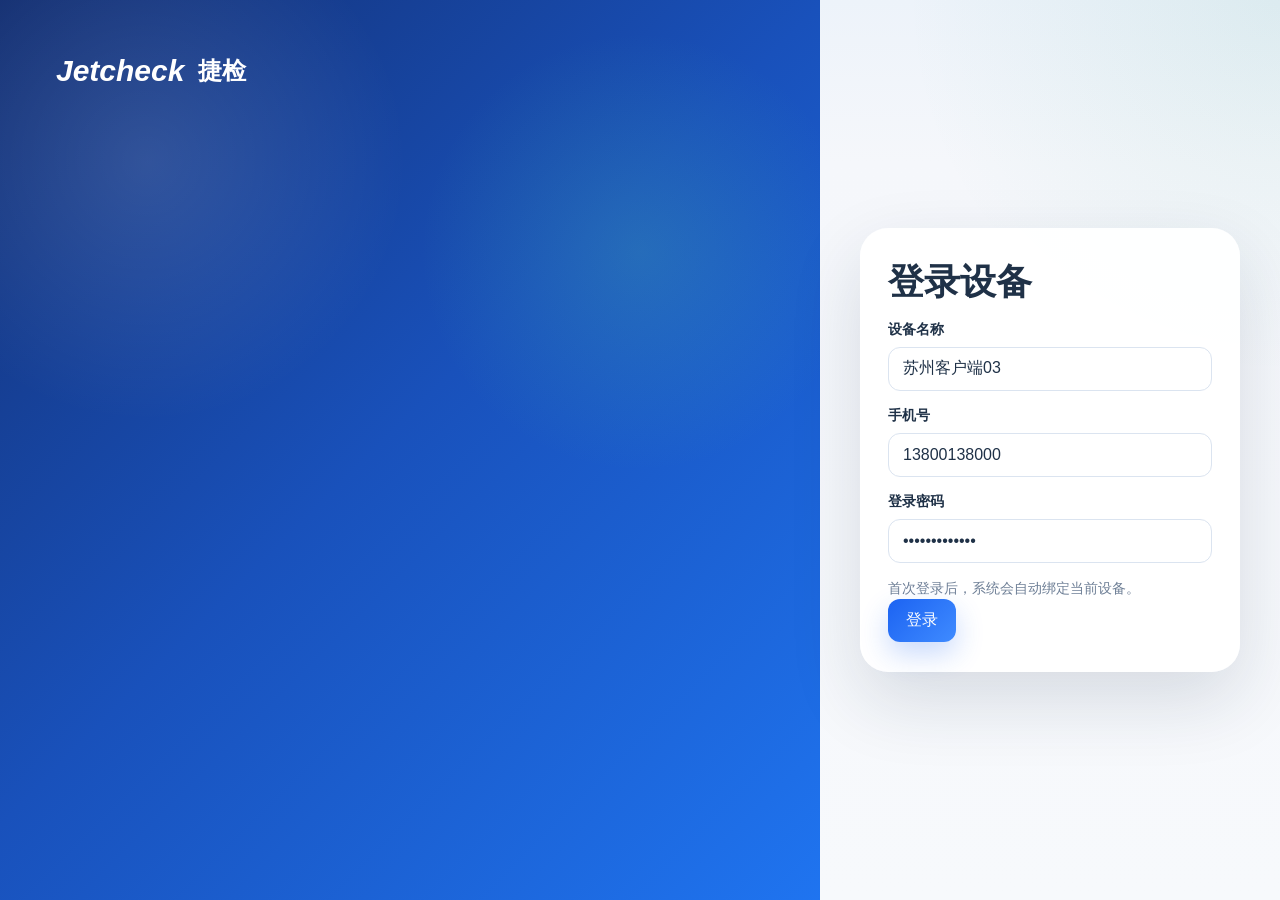
==== commit 00c24afd: "Reorganize publish-site structure" ====
--- a/workspaces/product-v1_3-dev/demo/client.html
+++ b/workspaces/product-v1_3-dev/demo/client.html
@@ -13,11 +13,11 @@
           <div class="brand-logo">Jetcheck</div>
           <div class="brand-name">捷检</div>
         </div>
-        <div class="login-copy">
-          <div class="login-demo-panel">
-            <span class="demo-panel-label demo-panel-label-light">Demo 场景</span>
-            <button class="demo-btn" id="loginScenarioFirstBindBtn">Demo: 首次绑定</button>
-            <button class="demo-btn" id="loginScenarioQuotaFullBtn">Demo: 额度已满</button>
+          <div class="login-copy">
+            <div class="login-demo-panel" hidden>
+              <span class="demo-panel-label demo-panel-label-light">Demo 场景</span>
+              <button class="demo-btn" id="loginScenarioFirstBindBtn">Demo: 首次绑定</button>
+              <button class="demo-btn" id="loginScenarioQuotaFullBtn">Demo: 额度已满</button>
             <button class="demo-btn" id="loginScenarioOfflineBtn">Demo: 离线</button>
             <button class="demo-btn" id="resetClientDemoFromLogin">Demo: 重置数据</button>
           </div>
@@ -25,30 +25,33 @@
       </div>
 
       <div class="login-panel">
-        <div class="login-card">
+          <div class="login-card">
           <div class="section-head section-head-tight">
             <div>
-              <h2>登录客户端</h2>
+              <h2>登录设备</h2>
             </div>
           </div>
 
           <div class="form-grid single-column">
-            <label class="field">
-              <span>客户端名称</span>
-              <input id="loginClientName" type="text" placeholder="请输入客户端名称" value="苏州客户端03" />
-            </label>
-            <label class="field">
+            <div class="field" id="loginClientNameField">
+              <span>设备名称</span>
+              <input id="loginClientName" type="text" placeholder="请输入设备名称" value="苏州客户端03" />
+              <p class="error-text field-error" id="loginClientNameError" hidden></p>
+            </div>
+            <div class="field" id="loginAccountField">
               <span>手机号</span>
               <input id="loginAccount" type="text" placeholder="请输入手机号" value="13800138000" />
-            </label>
-            <label class="field">
+              <p class="error-text field-error" id="loginAccountError" hidden></p>
+            </div>
+            <div class="field" id="loginPasswordField">
               <span>登录密码</span>
               <input id="loginPassword" type="password" placeholder="请输入登录密码" value="JetCheck#2026" />
-            </label>
+              <p class="error-text field-error" id="loginPasswordError" hidden></p>
+            </div>
           </div>
 
           <p class="login-text-hint" id="loginHint">
-            自动绑定当前设备并保存客户端名称。
+            首次登录后，系统会自动绑定当前设备。
           </p>
           <p class="error-text" id="loginError" hidden></p>
 
@@ -83,10 +86,10 @@
       <div class="workspace-layout">
         <aside class="sidebar client-sidebar">
           <button class="nav-item is-active" data-page="detect-tools">检测工具</button>
-          <button class="nav-item" data-page="camera-manage">相机管理</button>
-          <button class="nav-item" data-page="model-manage">模型管理</button>
+          <button class="nav-item" data-page="camera-manage">相机</button>
+          <button class="nav-item" data-page="model-manage">模型</button>
           <button class="nav-item" data-page="detect-records">检测记录</button>
-          <div class="sidebar-demo-panel">
+          <div class="sidebar-demo-panel" hidden>
             <span class="demo-panel-label demo-panel-label-light">Demo</span>
             <button class="demo-btn" id="demoToggleClientNetwork">Demo: 切换联网</button>
             <button class="demo-btn" id="simulateConsumeBtn">Demo: 写入 4GB</button>
@@ -109,7 +112,7 @@
             <div id="toolBuilderPanel" hidden>
               <div class="page-header">
                 <div class="page-title-inline">
-                  <h1 id="builderToolTitle">检测工具配置</h1>
+                  <h1 id="builderToolTitle">设置检测工具</h1>
                   <button class="ghost-btn" id="renameToolBtn">编辑名称</button>
                 </div>
                 <div class="toolbar-right">
@@ -119,9 +122,9 @@
               </div>
 
               <div class="wizard-steps">
-                <button class="wizard-step is-active" data-builder-step="acquire">1 图像获取</button>
+                <button class="wizard-step is-active" data-builder-step="acquire">1 图像来源</button>
                 <button class="wizard-step" data-builder-step="process">2 图像处理</button>
-                <button class="wizard-step" data-builder-step="detect">3 图像检测</button>
+                <button class="wizard-step" data-builder-step="detect">3 检测判断</button>
               </div>
 
               <div class="card builder-body">
@@ -141,13 +144,11 @@
               <div class="page-header">
                 <div class="page-title-inline runtime-page-title">
                   <button class="secondary-btn" id="backToToolOverviewFromRuntime">返回</button>
-                  <h1 id="runtimeToolTitle">检测运行</h1>
-                  <span class="runtime-mode-text" id="runtimeModeSummary">完整检测</span>
+                  <h1 id="runtimeToolTitle">检测中</h1>
+                  <span class="runtime-mode-text" id="runtimeModeSummary">检测模式</span>
                 </div>
                 <div class="toolbar-right">
-                  <button class="secondary-btn" id="resetCurrentRunBtn">重置当前任务</button>
-                  <button class="danger-btn" id="stopToolRunBtn">结束运行</button>
-                  <button class="demo-btn" id="startToolRun">Demo: 模拟信号</button>
+                  <button class="danger-btn" id="stopToolRunBtn">退出工具</button>
                 </div>
               </div>
 
@@ -158,7 +159,7 @@
                   <article class="card runtime-image-list-card">
                     <div class="section-head section-head-tight">
                       <div>
-                        <h3>图像列表</h3>
+                        <h3>本次图像</h3>
                       </div>
                     </div>
                     <div id="runtimeImageResultList" class="runtime-image-result-list"></div>
@@ -167,7 +168,7 @@
                   <article class="card runtime-camera-card">
                     <div class="section-head section-head-tight">
                       <div>
-                        <h3>相机信息</h3>
+                        <h3>当前相机</h3>
                       </div>
                     </div>
                     <div id="runtimeCameraInfo"></div>
@@ -196,6 +197,10 @@
                         <h3>运行概况</h3>
                       </div>
                     </div>
+                    <div class="runtime-primary-actions">
+                      <button class="primary-btn" id="startToolRun">检测</button>
+                      <button class="secondary-btn" id="resetCurrentRunBtn">重置</button>
+                    </div>
                     <div class="runtime-result-value" id="runtimePrimaryResult">OK</div>
                     <div class="runtime-cycle-line">
                       <span>本次节拍</span>
@@ -220,7 +225,7 @@
           <section class="page" data-page-panel="camera-manage">
             <div class="page-header">
               <div>
-                <h1>相机管理</h1>
+                <h1>相机</h1>
               </div>
               <div class="toolbar-right">
                 <button class="secondary-btn" id="refreshCameraBtn">刷新</button>
@@ -230,7 +235,7 @@
 
             <div class="toolbar-row">
               <div class="toolbar-left">
-                <input id="cameraKeywordInput" type="text" placeholder="搜索相机名称、相机 ID、厂商或型号" />
+                <input id="cameraKeywordInput" type="text" placeholder="搜索相机名称、相机编号、厂商或型号" />
                 <select id="cameraVendorFilter">
                   <option value="all">全部厂商</option>
                   <option value="HIK">HIKROBOT</option>
@@ -248,7 +253,7 @@
                 <thead>
                   <tr>
                     <th>相机名称</th>
-                    <th>相机ID</th>
+                    <th>相机编号</th>
                     <th>厂商</th>
                     <th>型号</th>
                     <th>状态</th>
@@ -257,7 +262,7 @@
                 </thead>
                 <tbody id="cameraTableBody"></tbody>
               </table>
-              <div class="empty-state" id="cameraEmptyState" hidden>当前没有符合筛选条件的相机</div>
+              <div class="empty-state" id="cameraEmptyState" hidden>暂无数据</div>
             </div>
           </section>
 
@@ -267,14 +272,14 @@
                 <h1>模型管理</h1>
               </div>
               <div class="toolbar-right">
-                <button class="secondary-btn" id="openCloudModelDrawerBtn">从云端添加</button>
-                <button class="primary-btn" id="importModelBtn">本地上传</button>
+                <button class="secondary-btn" id="openCloudModelDrawerBtn">从云端下载</button>
+                <button class="primary-btn" id="importModelBtn">导入本地模型</button>
               </div>
             </div>
 
             <div class="toolbar-row toolbar-row-wrap">
               <div class="toolbar-left">
-                <input id="localModelKeywordFilter" type="text" placeholder="搜索模型名称或版本编号" />
+                <input id="localModelKeywordFilter" type="text" placeholder="请输入模型名称或版本编号" />
                 <select id="localSceneFilter">
                   <option value="all">全部场景类型</option>
                   <option value="尺寸">尺寸</option>
@@ -303,7 +308,7 @@
                 </thead>
                 <tbody id="localModelTableBody"></tbody>
               </table>
-              <div class="empty-state" id="localModelEmpty" hidden>当前本地暂无模型</div>
+              <div class="empty-state" id="localModelEmpty" hidden>暂无数据</div>
             </article>
           </section>
 
@@ -321,7 +326,7 @@
               <div class="toolbar-left">
                 <select id="recordToolFilter"></select>
                 <select id="recordBusinessFilter">
-                  <option value="all">全部业务结果</option>
+                  <option value="all">全部结果</option>
                   <option value="OK">OK</option>
                   <option value="NG">NG</option>
                 </select>
@@ -346,14 +351,14 @@
                     <th>工具名称</th>
                     <th>运行模式</th>
                     <th>触发时间</th>
-                    <th>业务结果</th>
+                    <th>最终结果</th>
                     <th>标签</th>
                     <th>操作</th>
                   </tr>
                 </thead>
                 <tbody id="recordTableBody"></tbody>
               </table>
-              <div class="empty-state" id="recordEmptyState" hidden>没有符合当前筛选条件的检测记录</div>
+              <div class="empty-state" id="recordEmptyState" hidden>暂无数据</div>
               <div class="table-footer" id="recordTableFooter">
                 <div class="pagination-summary" id="recordPaginationSummary"></div>
                 <div class="pagination-controls" id="recordPaginationControls"></div>
@@ -380,7 +385,7 @@
                     <div class="meta-list" id="clientInfoMeta"></div>
                     <div class="settings-actions">
                       <button class="secondary-btn" id="editClientNameBtn">编辑名称</button>
-                      <button class="danger-btn" id="unbindClientBtn">解绑当前客户端</button>
+                      <button class="danger-btn" id="unbindClientBtn">解绑当前设备</button>
                     </div>
                   </div>
                 </section>
@@ -391,7 +396,7 @@
                   <div class="card storage-card">
                     <div class="section-head">
                       <div>
-                        <h3>阈值设置</h3>
+                        <h3>空间阈值设置</h3>
                       </div>
                     </div>
                     <div class="form-grid threshold-grid">
@@ -439,11 +444,11 @@
       <div class="modal-body">
         <div class="toolbar-row toolbar-row-wrap">
           <div class="toolbar-left">
-            <input id="cameraDiscoveryKeyword" type="text" placeholder="搜索相机名称、相机 ID、厂商或型号" />
+            <input id="cameraDiscoveryKeyword" type="text" placeholder="搜索相机名称、相机编号、厂商或型号" />
           </div>
           <div class="toolbar-right">
             <button class="secondary-btn" id="searchDiscoveryBtn">查询</button>
-            <button class="primary-btn" id="scanDiscoveryBtn">搜索网络设备</button>
+            <button class="primary-btn" id="scanDiscoveryBtn">搜索可用相机</button>
           </div>
         </div>
         <table>
@@ -451,7 +456,7 @@
             <tr>
               <th></th>
               <th>相机名称</th>
-              <th>相机 ID</th>
+              <th>相机编号</th>
               <th>厂商</th>
               <th>型号</th>
               <th>序列号</th>
@@ -487,12 +492,12 @@
           <section class="param-preview-panel">
             <div class="section-head section-head-tight">
               <div>
-                <h4>预览调试区</h4>
+                <h4>相机画面</h4>
               </div>
             </div>
             <div class="inspection-stage inspection-stage-compact param-preview-stage" id="paramPreviewStage">
               <div class="stage-overlay"></div>
-              <div class="stage-caption" id="paramPreviewCaption">预览调试区</div>
+              <div class="stage-caption" id="paramPreviewCaption">相机画面</div>
             </div>
           </section>
 
@@ -508,7 +513,7 @@
     <aside class="drawer" id="modelDrawer" hidden>
       <div class="drawer-header">
         <div>
-          <h3>从云端添加模型</h3>
+          <h3>从云端下载模型</h3>
         </div>
         <button class="icon-btn" id="closeModelDrawer">×</button>
       </div>
@@ -541,7 +546,7 @@
             </thead>
             <tbody id="selectorModelTableBody"></tbody>
           </table>
-          <div class="empty-state" id="selectorModelEmpty" hidden>当前本地暂无模型</div>
+          <div class="empty-state" id="selectorModelEmpty" hidden>暂无数据</div>
         </div>
 
         <div id="cloudModelPanel">
--- a/workspaces/product-v1_3-dev/demo/styles.css
+++ b/workspaces/product-v1_3-dev/demo/styles.css
@@ -598,6 +598,13 @@
   font-weight: 700;
 }
 
+.field.is-error input,
+.field.is-error select,
+.field.is-error textarea {
+  border-color: rgba(208, 70, 53, 0.48);
+  box-shadow: 0 0 0 3px rgba(208, 70, 53, 0.12);
+}
+
 .form-grid {
   display: grid;
   gap: 16px 18px;
@@ -614,6 +621,11 @@
 .error-text {
   color: var(--danger);
   line-height: 1.6;
+}
+
+.field-error {
+  margin: -2px 0 0;
+  font-size: 13px;
 }
 
 .divider {
@@ -1697,10 +1709,11 @@
 }
 
 .runtime-result-value {
-  margin: 22px 0 18px;
-  font-size: 64px;
+  margin: 14px 0 12px;
+  font-size: 40px;
   font-weight: 800;
-  line-height: 1;
+  line-height: 1.1;
+  white-space: nowrap;
 }
 
 .runtime-cycle-line {
@@ -1719,6 +1732,20 @@
 .runtime-cycle-line strong {
   white-space: nowrap;
   font-size: 20px;
+}
+
+.runtime-primary-actions {
+  display: flex;
+  flex-direction: row;
+  gap: 10px;
+  margin-top: 12px;
+}
+
+.runtime-primary-actions .primary-btn,
+.runtime-primary-actions .secondary-btn,
+.runtime-primary-actions .danger-btn {
+  flex: 1 1 0;
+  width: auto;
 }
 
 .runtime-camera-info {
@@ -3816,7 +3843,7 @@
   }
 
   .runtime-result-value {
-    font-size: 48px;
+    font-size: 32px;
   }
 
   .modal,
